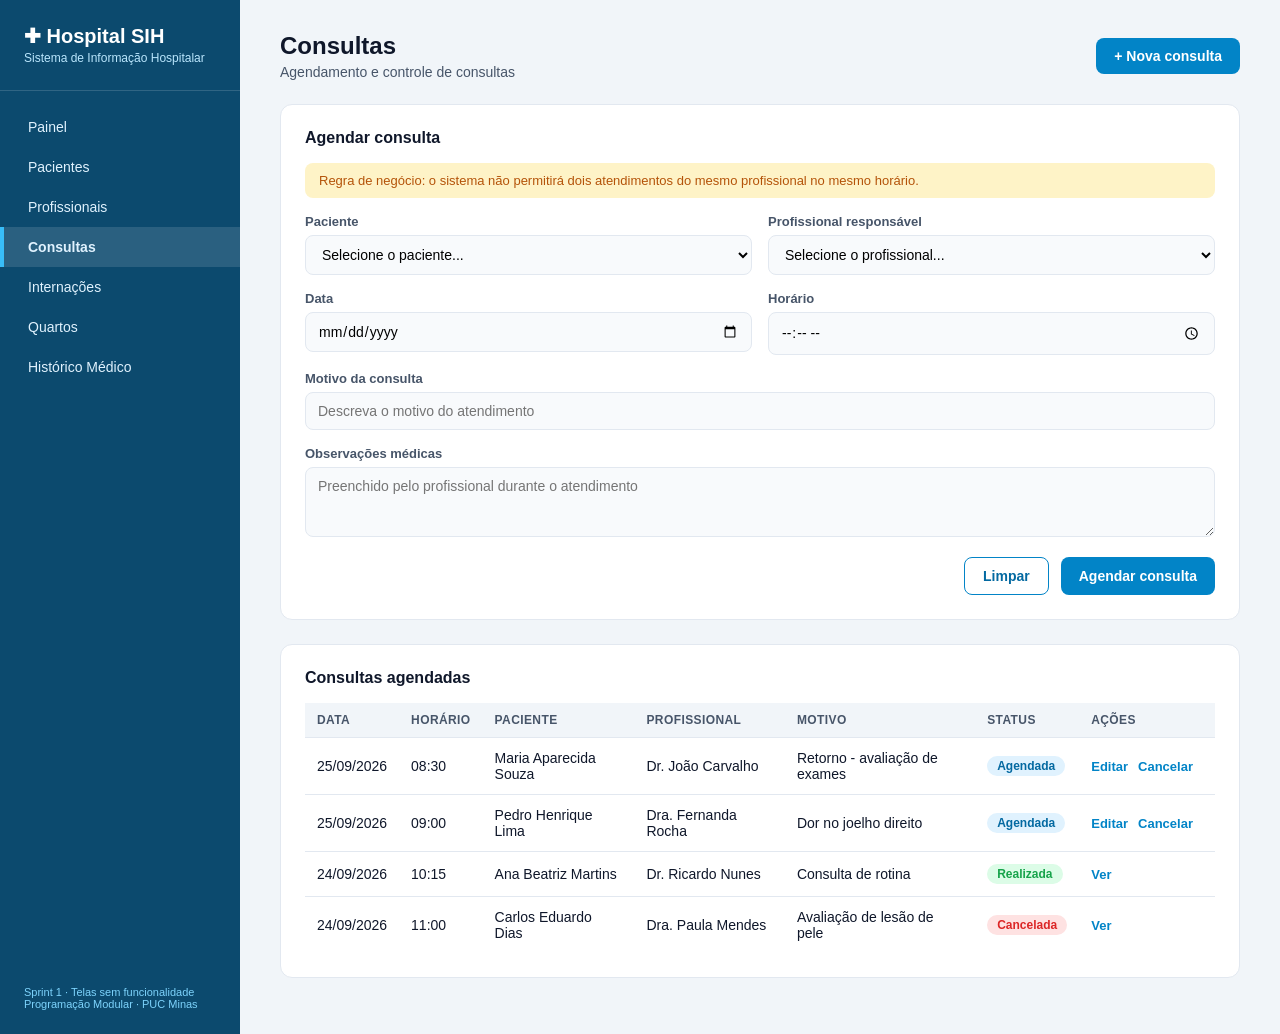
==== front-end/consultas.html @ d89af197 "Add files via upload" ====
<!DOCTYPE html>
<html lang="pt-BR">
<head>
  <meta charset="UTF-8">
  <meta name="viewport" content="width=device-width, initial-scale=1.0">
  <title>Consultas - Sistema Hospitalar</title>
  <link rel="stylesheet" href="css/style.css">
</head>
<body>
  <aside class="sidebar">
    <div class="logo">
      <h1>&#10010; Hospital SIH</h1>
      <span>Sistema de Informação Hospitalar</span>
    </div>
    <nav>
      <a href="index.html">Painel</a>
      <a href="pacientes.html">Pacientes</a>
      <a href="profissionais.html">Profissionais</a>
      <a href="consultas.html" class="ativo">Consultas</a>
      <a href="internacoes.html">Internações</a>
      <a href="quartos.html">Quartos</a>
      <a href="historico.html">Histórico Médico</a>
    </nav>
    <div class="rodape">Sprint 1 &middot; Telas sem funcionalidade<br>Programação Modular &middot; PUC Minas</div>
  </aside>
  <main class="conteudo">
    <div class="cabecalho">
      <div>
        <h2>Consultas</h2>
        <p>Agendamento e controle de consultas</p>
      </div>
      <a href="#" class="botao">+ Nova consulta</a>
    </div>
    <div class="painel">
      <h3>Agendar consulta</h3>
      <div class="aviso">Regra de negócio: o sistema não permitirá dois atendimentos do mesmo profissional no mesmo horário.</div>
      <form class="formulario">
        <div class="campo"><label>Paciente</label>
          <select><option>Selecione o paciente...</option><option>Maria Aparecida Souza</option><option>Pedro Henrique Lima</option><option>Ana Beatriz Martins</option></select>
        </div>
        <div class="campo"><label>Profissional responsável</label>
          <select><option>Selecione o profissional...</option><option>Dr. João Carvalho - Cardiologia</option><option>Dra. Fernanda Rocha - Ortopedia</option><option>Dr. Ricardo Nunes - Clínica Geral</option></select>
        </div>
        <div class="campo"><label>Data</label><input type="date"></div>
        <div class="campo"><label>Horário</label><input type="time"></div>
        <div class="campo campo-cheio"><label>Motivo da consulta</label><input type="text" placeholder="Descreva o motivo do atendimento"></div>
        <div class="campo campo-cheio"><label>Observações médicas</label><textarea placeholder="Preenchido pelo profissional durante o atendimento"></textarea></div>
        <div class="acoes-formulario">
          <button type="button" class="botao secundario">Limpar</button>
          <button type="button" class="botao">Agendar consulta</button>
        </div>
      </form>
    </div>
    <div class="painel">
      <h3>Consultas agendadas</h3>
      <table>
        <tr><th>Data</th><th>Horário</th><th>Paciente</th><th>Profissional</th><th>Motivo</th><th>Status</th><th>Ações</th></tr>
        <tr><td>25/09/2026</td><td>08:30</td><td>Maria Aparecida Souza</td><td>Dr. João Carvalho</td><td>Retorno - avaliação de exames</td><td><span class="etiqueta azul">Agendada</span></td><td><a class="link-acao" href="#">Editar</a><a class="link-acao" href="#">Cancelar</a></td></tr>
        <tr><td>25/09/2026</td><td>09:00</td><td>Pedro Henrique Lima</td><td>Dra. Fernanda Rocha</td><td>Dor no joelho direito</td><td><span class="etiqueta azul">Agendada</span></td><td><a class="link-acao" href="#">Editar</a><a class="link-acao" href="#">Cancelar</a></td></tr>
        <tr><td>24/09/2026</td><td>10:15</td><td>Ana Beatriz Martins</td><td>Dr. Ricardo Nunes</td><td>Consulta de rotina</td><td><span class="etiqueta verde">Realizada</span></td><td><a class="link-acao" href="#">Ver</a></td></tr>
        <tr><td>24/09/2026</td><td>11:00</td><td>Carlos Eduardo Dias</td><td>Dra. Paula Mendes</td><td>Avaliação de lesão de pele</td><td><span class="etiqueta vermelha">Cancelada</span></td><td><a class="link-acao" href="#">Ver</a></td></tr>
      </table>
    </div>
  </main>
</body>
</html>
---- front-end/css/style.css ----
/* Sistema de Informação Hospitalar - Sprint 1 (telas sem funcionalidade) */
:root {
  --azul-900: #0c4a6e;
  --azul-700: #0369a1;
  --azul-600: #0284c7;
  --azul-100: #e0f2fe;
  --cinza-900: #0f172a;
  --cinza-600: #475569;
  --cinza-400: #94a3b8;
  --cinza-200: #e2e8f0;
  --cinza-100: #f1f5f9;
  --cinza-50: #f8fafc;
  --verde-600: #16a34a;
  --verde-100: #dcfce7;
  --vermelho-600: #dc2626;
  --vermelho-100: #fee2e2;
  --ambar-700: #b45309;
  --ambar-100: #fef3c7;
  --branco: #ffffff;
}

* { margin: 0; padding: 0; box-sizing: border-box; }

body {
  font-family: "Segoe UI", Roboto, Arial, sans-serif;
  background: var(--cinza-100);
  color: var(--cinza-900);
  display: flex;
  min-height: 100vh;
}

/* ---------------- Menu lateral ---------------- */
.sidebar {
  width: 240px;
  background: var(--azul-900);
  color: var(--branco);
  padding: 24px 0;
  flex-shrink: 0;
  display: flex;
  flex-direction: column;
}

.sidebar .logo {
  padding: 0 24px 24px;
  border-bottom: 1px solid rgba(255, 255, 255, 0.15);
}

.sidebar .logo h1 { font-size: 20px; }
.sidebar .logo span { font-size: 12px; color: #bae6fd; }

.sidebar nav { margin-top: 16px; }

.sidebar nav a {
  display: block;
  padding: 12px 24px;
  color: #e0f2fe;
  text-decoration: none;
  font-size: 14px;
  border-left: 4px solid transparent;
}

.sidebar nav a:hover { background: rgba(255, 255, 255, 0.08); }

.sidebar nav a.ativo {
  background: rgba(255, 255, 255, 0.12);
  border-left-color: #38bdf8;
  font-weight: 600;
}

.sidebar .rodape {
  margin-top: auto;
  padding: 16px 24px 0;
  font-size: 11px;
  color: #7dd3fc;
}

/* ---------------- Conteúdo ---------------- */
.conteudo { flex: 1; padding: 32px 40px; max-width: 1200px; }

.cabecalho { display: flex; justify-content: space-between; align-items: center; margin-bottom: 24px; }
.cabecalho h2 { font-size: 24px; }
.cabecalho p { color: var(--cinza-600); font-size: 14px; margin-top: 4px; }

.botao {
  display: inline-block;
  background: var(--azul-600);
  color: var(--branco);
  border: none;
  padding: 10px 18px;
  border-radius: 8px;
  font-size: 14px;
  font-weight: 600;
  cursor: pointer;
  text-decoration: none;
}

.botao:hover { background: var(--azul-700); }
.botao.secundario { background: var(--branco); color: var(--azul-700); border: 1px solid var(--azul-600); }
.botao.perigo { background: var(--branco); color: var(--vermelho-600); border: 1px solid var(--vermelho-600); }

/* ---------------- Cards do painel ---------------- */
.cards { display: grid; grid-template-columns: repeat(4, 1fr); gap: 16px; margin-bottom: 32px; }

.card {
  background: var(--branco);
  border: 1px solid var(--cinza-200);
  border-radius: 12px;
  padding: 20px;
}

.card .valor { font-size: 30px; font-weight: 700; color: var(--azul-700); }
.card .rotulo { font-size: 13px; color: var(--cinza-600); margin-top: 4px; }

/* ---------------- Painéis e formulários ---------------- */
.painel {
  background: var(--branco);
  border: 1px solid var(--cinza-200);
  border-radius: 12px;
  padding: 24px;
  margin-bottom: 24px;
}

.painel h3 { font-size: 16px; margin-bottom: 16px; }

.formulario { display: grid; grid-template-columns: repeat(2, 1fr); gap: 16px; }
.formulario .campo-cheio { grid-column: 1 / -1; }

.campo label { display: block; font-size: 13px; font-weight: 600; margin-bottom: 6px; color: var(--cinza-600); }

.campo input, .campo select, .campo textarea {
  width: 100%;
  padding: 10px 12px;
  border: 1px solid var(--cinza-200);
  border-radius: 8px;
  font-size: 14px;
  font-family: inherit;
  background: var(--cinza-50);
}

.campo textarea { resize: vertical; min-height: 70px; }

.acoes-formulario { grid-column: 1 / -1; display: flex; gap: 12px; justify-content: flex-end; }

/* ---------------- Tabelas ---------------- */
table { width: 100%; border-collapse: collapse; font-size: 14px; }

th {
  text-align: left;
  padding: 10px 12px;
  background: var(--cinza-100);
  color: var(--cinza-600);
  font-size: 12px;
  text-transform: uppercase;
  letter-spacing: 0.4px;
}

td { padding: 12px; border-top: 1px solid var(--cinza-200); }

.etiqueta {
  display: inline-block;
  padding: 3px 10px;
  border-radius: 999px;
  font-size: 12px;
  font-weight: 600;
}

.etiqueta.verde { background: var(--verde-100); color: var(--verde-600); }
.etiqueta.vermelha { background: var(--vermelho-100); color: var(--vermelho-600); }
.etiqueta.ambar { background: var(--ambar-100); color: var(--ambar-700); }
.etiqueta.azul { background: var(--azul-100); color: var(--azul-700); }

.link-acao { color: var(--azul-600); text-decoration: none; font-weight: 600; font-size: 13px; margin-right: 10px; }

/* ---------------- Grade de quartos ---------------- */
.grade-quartos { display: grid; grid-template-columns: repeat(4, 1fr); gap: 16px; }

.quarto {
  background: var(--branco);
  border: 1px solid var(--cinza-200);
  border-left: 6px solid var(--verde-600);
  border-radius: 10px;
  padding: 16px;
}

.quarto.ocupado { border-left-color: var(--vermelho-600); }
.quarto h4 { font-size: 15px; margin-bottom: 6px; }
.quarto p { font-size: 13px; color: var(--cinza-600); margin: 2px 0; }

/* ---------------- Linha do tempo (histórico) ---------------- */
.linha-tempo { list-style: none; border-left: 3px solid var(--azul-100); margin-left: 8px; padding-left: 24px; }

.linha-tempo li { position: relative; padding-bottom: 20px; }

.linha-tempo li::before {
  content: "";
  position: absolute;
  left: -33px;
  top: 4px;
  width: 14px;
  height: 14px;
  border-radius: 50%;
  background: var(--azul-600);
  border: 3px solid var(--azul-100);
}

.linha-tempo .data { font-size: 12px; color: var(--cinza-600); font-weight: 600; }
.linha-tempo .titulo { font-weight: 600; margin: 2px 0; }
.linha-tempo .descricao { font-size: 13px; color: var(--cinza-600); }

.aviso {
  background: var(--ambar-100);
  color: var(--ambar-700);
  border-radius: 8px;
  padding: 10px 14px;
  font-size: 13px;
  margin-bottom: 16px;
}
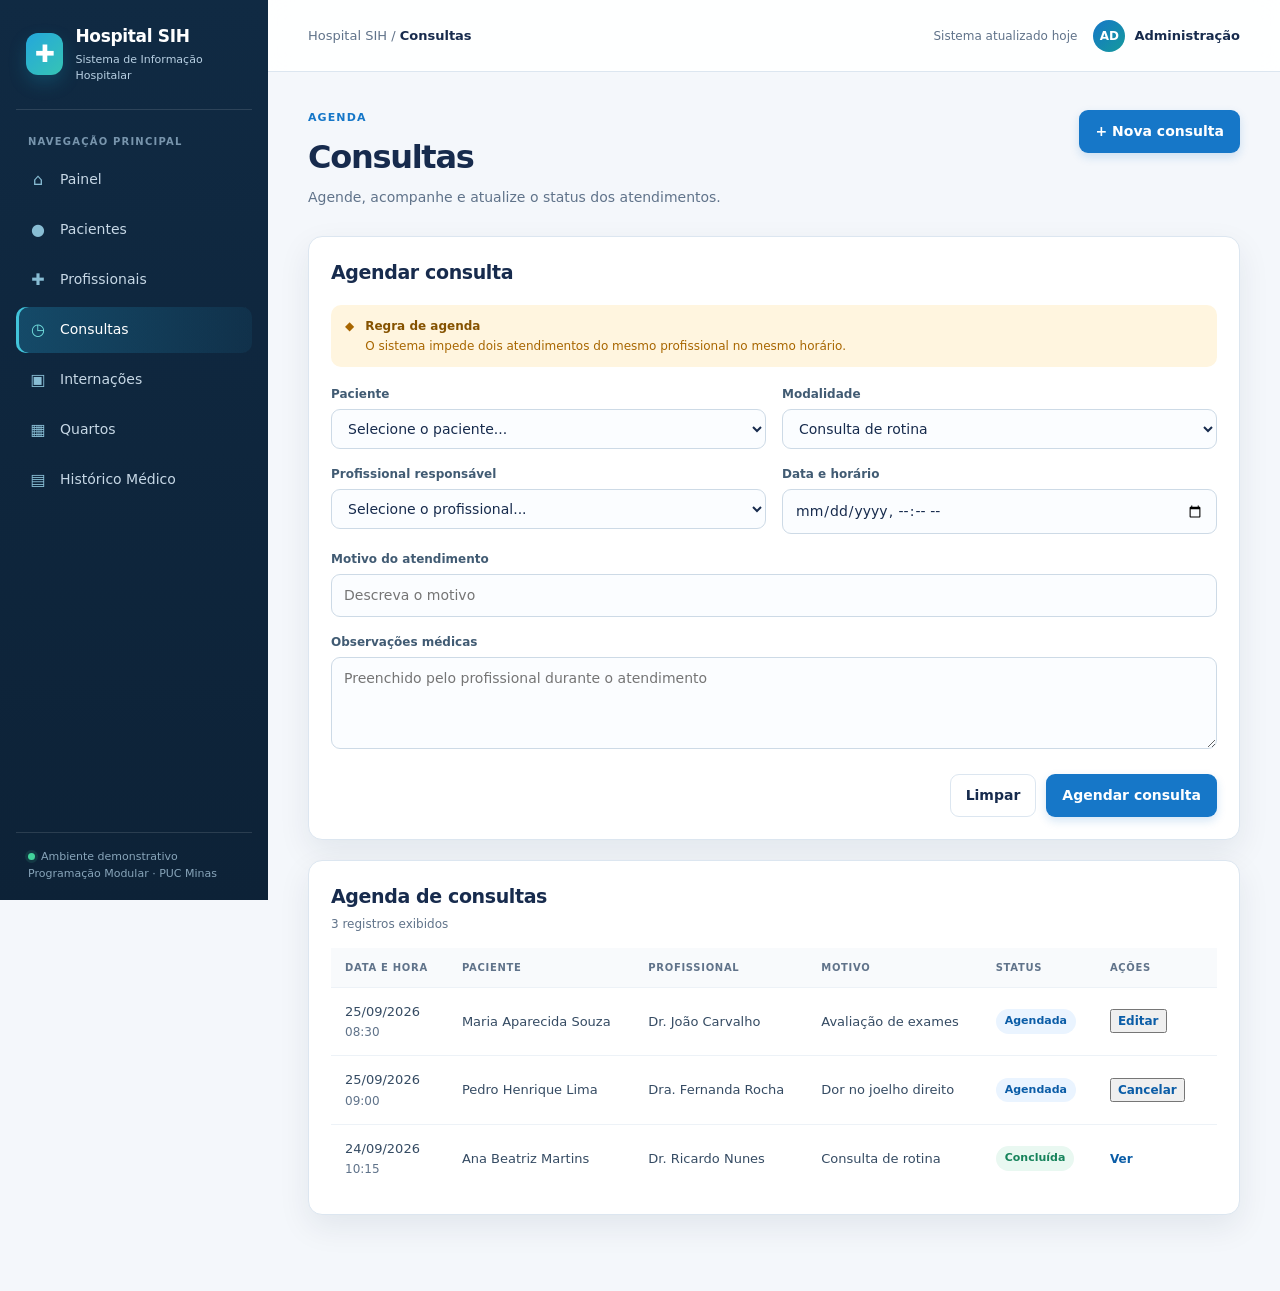
==== commit f05fac5b: "Sprint 2 - Implementacao da API REST e regras de negocio" ====
--- a/front-end/consultas.html
+++ b/front-end/consultas.html
@@ -1,66 +1,26 @@
 <!DOCTYPE html>
 <html lang="pt-BR">
 <head>
-  <meta charset="UTF-8">
-  <meta name="viewport" content="width=device-width, initial-scale=1.0">
-  <title>Consultas - Sistema Hospitalar</title>
+  <meta charset="UTF-8"><meta name="viewport" content="width=device-width, initial-scale=1.0">
+  <meta name="description" content="Hospital SIH — Sistema de Informação Hospitalar">
+  <title>Consultas | Hospital SIH</title>
   <link rel="stylesheet" href="css/style.css">
 </head>
 <body>
+<div class="app-shell">
   <aside class="sidebar">
-    <div class="logo">
-      <h1>&#10010; Hospital SIH</h1>
-      <span>Sistema de Informação Hospitalar</span>
-    </div>
-    <nav>
-      <a href="index.html">Painel</a>
-      <a href="pacientes.html">Pacientes</a>
-      <a href="profissionais.html">Profissionais</a>
-      <a href="consultas.html" class="ativo">Consultas</a>
-      <a href="internacoes.html">Internações</a>
-      <a href="quartos.html">Quartos</a>
-      <a href="historico.html">Histórico Médico</a>
-    </nav>
-    <div class="rodape">Sprint 1 &middot; Telas sem funcionalidade<br>Programação Modular &middot; PUC Minas</div>
+    <div class="brand"><div class="brand-mark">✚</div><div><div class="brand-title">Hospital SIH</div><div class="brand-subtitle">Sistema de Informação Hospitalar</div></div></div>
+    <div class="sidebar-section">Navegação principal</div><nav class="nav-list" aria-label="Navegação principal"><a class="nav-link " href="index.html" aria-current="false"><span class="nav-icon">⌂</span><span>Painel</span></a><a class="nav-link " href="pacientes.html" aria-current="false"><span class="nav-icon">●</span><span>Pacientes</span></a><a class="nav-link " href="profissionais.html" aria-current="false"><span class="nav-icon">✚</span><span>Profissionais</span></a><a class="nav-link active" href="consultas.html" aria-current="page"><span class="nav-icon">◷</span><span>Consultas</span></a><a class="nav-link " href="internacoes.html" aria-current="false"><span class="nav-icon">▣</span><span>Internações</span></a><a class="nav-link " href="quartos.html" aria-current="false"><span class="nav-icon">▦</span><span>Quartos</span></a><a class="nav-link " href="historico.html" aria-current="false"><span class="nav-icon">▤</span><span>Histórico Médico</span></a></nav>
+    <div class="sidebar-footer"><span class="status-dot"></span>Ambiente demonstrativo<br><span>Programação Modular · PUC Minas</span></div>
   </aside>
-  <main class="conteudo">
-    <div class="cabecalho">
-      <div>
-        <h2>Consultas</h2>
-        <p>Agendamento e controle de consultas</p>
-      </div>
-      <a href="#" class="botao">+ Nova consulta</a>
-    </div>
-    <div class="painel">
-      <h3>Agendar consulta</h3>
-      <div class="aviso">Regra de negócio: o sistema não permitirá dois atendimentos do mesmo profissional no mesmo horário.</div>
-      <form class="formulario">
-        <div class="campo"><label>Paciente</label>
-          <select><option>Selecione o paciente...</option><option>Maria Aparecida Souza</option><option>Pedro Henrique Lima</option><option>Ana Beatriz Martins</option></select>
-        </div>
-        <div class="campo"><label>Profissional responsável</label>
-          <select><option>Selecione o profissional...</option><option>Dr. João Carvalho - Cardiologia</option><option>Dra. Fernanda Rocha - Ortopedia</option><option>Dr. Ricardo Nunes - Clínica Geral</option></select>
-        </div>
-        <div class="campo"><label>Data</label><input type="date"></div>
-        <div class="campo"><label>Horário</label><input type="time"></div>
-        <div class="campo campo-cheio"><label>Motivo da consulta</label><input type="text" placeholder="Descreva o motivo do atendimento"></div>
-        <div class="campo campo-cheio"><label>Observações médicas</label><textarea placeholder="Preenchido pelo profissional durante o atendimento"></textarea></div>
-        <div class="acoes-formulario">
-          <button type="button" class="botao secundario">Limpar</button>
-          <button type="button" class="botao">Agendar consulta</button>
-        </div>
-      </form>
-    </div>
-    <div class="painel">
-      <h3>Consultas agendadas</h3>
-      <table>
-        <tr><th>Data</th><th>Horário</th><th>Paciente</th><th>Profissional</th><th>Motivo</th><th>Status</th><th>Ações</th></tr>
-        <tr><td>25/09/2026</td><td>08:30</td><td>Maria Aparecida Souza</td><td>Dr. João Carvalho</td><td>Retorno - avaliação de exames</td><td><span class="etiqueta azul">Agendada</span></td><td><a class="link-acao" href="#">Editar</a><a class="link-acao" href="#">Cancelar</a></td></tr>
-        <tr><td>25/09/2026</td><td>09:00</td><td>Pedro Henrique Lima</td><td>Dra. Fernanda Rocha</td><td>Dor no joelho direito</td><td><span class="etiqueta azul">Agendada</span></td><td><a class="link-acao" href="#">Editar</a><a class="link-acao" href="#">Cancelar</a></td></tr>
-        <tr><td>24/09/2026</td><td>10:15</td><td>Ana Beatriz Martins</td><td>Dr. Ricardo Nunes</td><td>Consulta de rotina</td><td><span class="etiqueta verde">Realizada</span></td><td><a class="link-acao" href="#">Ver</a></td></tr>
-        <tr><td>24/09/2026</td><td>11:00</td><td>Carlos Eduardo Dias</td><td>Dra. Paula Mendes</td><td>Avaliação de lesão de pele</td><td><span class="etiqueta vermelha">Cancelada</span></td><td><a class="link-acao" href="#">Ver</a></td></tr>
-      </table>
-    </div>
-  </main>
-</body>
-</html>
+  <div class="main">
+    <header class="topbar"><div class="breadcrumb">Hospital SIH <span aria-hidden="true">/</span> <strong>Consultas</strong></div><div class="topbar-right"><span class="date-label">Sistema atualizado hoje</span><span class="user-chip"><span class="avatar">AD</span> Administração</span></div></header>
+    <main class="content">
+      <div class="page-heading"><div><div class="eyebrow">AGENDA</div><h1>Consultas</h1><p class="subtitle">Agende, acompanhe e atualize o status dos atendimentos.</p></div><button class="button" type="button" data-action="demo" data-message="O formulário de agendamento está disponível abaixo.">+ Nova consulta</button></div>
+      <section class="panel"><div class="panel-header"><div><h2>Agendar consulta</h2></div></div><div class="panel-body"><div class="callout"><span>◆</span><div><strong>Regra de agenda</strong>O sistema impede dois atendimentos do mesmo profissional no mesmo horário.</div></div><form class="form-grid" data-demo-form><div class="form-field "><label>Paciente</label><select><option>Selecione o paciente...</option><option>Maria Aparecida Souza</option><option>Pedro Henrique Lima</option><option>Ana Beatriz Martins</option></select></div><div class="form-field "><label>Modalidade</label><select><option>Consulta de rotina</option><option>Consulta especializada</option><option>Atendimento de emergência</option><option>Procedimento cirúrgico</option></select></div><div class="form-field "><label>Profissional responsável</label><select><option>Selecione o profissional...</option><option>Dr. João Carvalho — Cardiologia</option><option>Dra. Fernanda Rocha — Ortopedia</option><option>Dr. Ricardo Nunes — Clínica geral</option></select></div><div class="form-field "><label>Data e horário</label><input type="datetime-local" placeholder="" required></div><div class="form-field full"><label>Motivo do atendimento</label><input type="text" placeholder="Descreva o motivo" required></div><div class="form-field full"><label>Observações médicas</label><textarea placeholder="Preenchido pelo profissional durante o atendimento"></textarea></div><div class="form-actions"><button type="button" class="button secondary" data-action="clear">Limpar</button><button type="submit" class="button">Agendar consulta</button></div></form></div></section><section class="panel"><div class="panel-header"><div><h2>Agenda de consultas</h2><p>3 registros exibidos</p></div></div><div class="panel-body"><div class="table-wrap"><table><thead><tr><th>Data e hora</th><th>Paciente</th><th>Profissional</th><th>Motivo</th><th>Status</th><th>Ações</th></tr></thead><tbody><tr><td>25/09/2026<span class="secondary-cell">08:30</span></td><td>Maria Aparecida Souza</td><td>Dr. João Carvalho</td><td>Avaliação de exames</td><td><span class="badge blue">Agendada</span></td><td><button class="action-link" data-action="demo" data-message="A consulta está pronta para edição." type="button">Editar</button></td></tr><tr><td>25/09/2026<span class="secondary-cell">09:00</span></td><td>Pedro Henrique Lima</td><td>Dra. Fernanda Rocha</td><td>Dor no joelho direito</td><td><span class="badge blue">Agendada</span></td><td><button class="action-link" data-action="demo" data-message="A consulta foi marcada para cancelamento." type="button">Cancelar</button></td></tr><tr><td>24/09/2026<span class="secondary-cell">10:15</span></td><td>Ana Beatriz Martins</td><td>Dr. Ricardo Nunes</td><td>Consulta de rotina</td><td><span class="badge green">Concluída</span></td><td><a class="action-link" href="historico.html">Ver</a></td></tr></tbody></table></div></div></section>
+    </main>
+  </div>
+</div>
+<div class="toast" role="status" aria-live="polite"></div>
+<script src="js-app.js"></script>
+</body></html>
--- a/front-end/css/style.css
+++ b/front-end/css/style.css
@@ -1,217 +1,121 @@
-/* Sistema de Informação Hospitalar - Sprint 1 (telas sem funcionalidade) */
 :root {
-  --azul-900: #0c4a6e;
-  --azul-700: #0369a1;
-  --azul-600: #0284c7;
-  --azul-100: #e0f2fe;
-  --cinza-900: #0f172a;
-  --cinza-600: #475569;
-  --cinza-400: #94a3b8;
-  --cinza-200: #e2e8f0;
-  --cinza-100: #f1f5f9;
-  --cinza-50: #f8fafc;
-  --verde-600: #16a34a;
-  --verde-100: #dcfce7;
-  --vermelho-600: #dc2626;
-  --vermelho-100: #fee2e2;
-  --ambar-700: #b45309;
-  --ambar-100: #fef3c7;
-  --branco: #ffffff;
+  --navy: #102a43;
+  --navy-2: #173f5f;
+  --blue: #1677c8;
+  --blue-dark: #0b5da7;
+  --blue-soft: #eaf4ff;
+  --teal: #159a9c;
+  --ink: #172b4d;
+  --muted: #60738a;
+  --line: #dce6f0;
+  --surface: #ffffff;
+  --canvas: #f4f7fb;
+  --success: #16835b;
+  --success-soft: #e9f8f1;
+  --warning: #a86600;
+  --warning-soft: #fff5df;
+  --danger: #c23b4a;
+  --danger-soft: #fff0f2;
+  --shadow: 0 12px 32px rgba(16, 42, 67, .08);
+  --radius: 14px;
 }
-
-* { margin: 0; padding: 0; box-sizing: border-box; }
-
-body {
-  font-family: "Segoe UI", Roboto, Arial, sans-serif;
-  background: var(--cinza-100);
-  color: var(--cinza-900);
-  display: flex;
-  min-height: 100vh;
-}
-
-/* ---------------- Menu lateral ---------------- */
-.sidebar {
-  width: 240px;
-  background: var(--azul-900);
-  color: var(--branco);
-  padding: 24px 0;
-  flex-shrink: 0;
-  display: flex;
-  flex-direction: column;
-}
-
-.sidebar .logo {
-  padding: 0 24px 24px;
-  border-bottom: 1px solid rgba(255, 255, 255, 0.15);
-}
-
-.sidebar .logo h1 { font-size: 20px; }
-.sidebar .logo span { font-size: 12px; color: #bae6fd; }
-
-.sidebar nav { margin-top: 16px; }
-
-.sidebar nav a {
-  display: block;
-  padding: 12px 24px;
-  color: #e0f2fe;
-  text-decoration: none;
-  font-size: 14px;
-  border-left: 4px solid transparent;
-}
-
-.sidebar nav a:hover { background: rgba(255, 255, 255, 0.08); }
-
-.sidebar nav a.ativo {
-  background: rgba(255, 255, 255, 0.12);
-  border-left-color: #38bdf8;
-  font-weight: 600;
-}
-
-.sidebar .rodape {
-  margin-top: auto;
-  padding: 16px 24px 0;
-  font-size: 11px;
-  color: #7dd3fc;
-}
-
-/* ---------------- Conteúdo ---------------- */
-.conteudo { flex: 1; padding: 32px 40px; max-width: 1200px; }
-
-.cabecalho { display: flex; justify-content: space-between; align-items: center; margin-bottom: 24px; }
-.cabecalho h2 { font-size: 24px; }
-.cabecalho p { color: var(--cinza-600); font-size: 14px; margin-top: 4px; }
-
-.botao {
-  display: inline-block;
-  background: var(--azul-600);
-  color: var(--branco);
-  border: none;
-  padding: 10px 18px;
-  border-radius: 8px;
-  font-size: 14px;
-  font-weight: 600;
-  cursor: pointer;
-  text-decoration: none;
-}
-
-.botao:hover { background: var(--azul-700); }
-.botao.secundario { background: var(--branco); color: var(--azul-700); border: 1px solid var(--azul-600); }
-.botao.perigo { background: var(--branco); color: var(--vermelho-600); border: 1px solid var(--vermelho-600); }
-
-/* ---------------- Cards do painel ---------------- */
-.cards { display: grid; grid-template-columns: repeat(4, 1fr); gap: 16px; margin-bottom: 32px; }
-
-.card {
-  background: var(--branco);
-  border: 1px solid var(--cinza-200);
-  border-radius: 12px;
-  padding: 20px;
-}
-
-.card .valor { font-size: 30px; font-weight: 700; color: var(--azul-700); }
-.card .rotulo { font-size: 13px; color: var(--cinza-600); margin-top: 4px; }
-
-/* ---------------- Painéis e formulários ---------------- */
-.painel {
-  background: var(--branco);
-  border: 1px solid var(--cinza-200);
-  border-radius: 12px;
-  padding: 24px;
-  margin-bottom: 24px;
-}
-
-.painel h3 { font-size: 16px; margin-bottom: 16px; }
-
-.formulario { display: grid; grid-template-columns: repeat(2, 1fr); gap: 16px; }
-.formulario .campo-cheio { grid-column: 1 / -1; }
-
-.campo label { display: block; font-size: 13px; font-weight: 600; margin-bottom: 6px; color: var(--cinza-600); }
-
-.campo input, .campo select, .campo textarea {
-  width: 100%;
-  padding: 10px 12px;
-  border: 1px solid var(--cinza-200);
-  border-radius: 8px;
-  font-size: 14px;
-  font-family: inherit;
-  background: var(--cinza-50);
-}
-
-.campo textarea { resize: vertical; min-height: 70px; }
-
-.acoes-formulario { grid-column: 1 / -1; display: flex; gap: 12px; justify-content: flex-end; }
-
-/* ---------------- Tabelas ---------------- */
-table { width: 100%; border-collapse: collapse; font-size: 14px; }
-
-th {
-  text-align: left;
-  padding: 10px 12px;
-  background: var(--cinza-100);
-  color: var(--cinza-600);
-  font-size: 12px;
-  text-transform: uppercase;
-  letter-spacing: 0.4px;
-}
-
-td { padding: 12px; border-top: 1px solid var(--cinza-200); }
-
-.etiqueta {
-  display: inline-block;
-  padding: 3px 10px;
-  border-radius: 999px;
-  font-size: 12px;
-  font-weight: 600;
-}
-
-.etiqueta.verde { background: var(--verde-100); color: var(--verde-600); }
-.etiqueta.vermelha { background: var(--vermelho-100); color: var(--vermelho-600); }
-.etiqueta.ambar { background: var(--ambar-100); color: var(--ambar-700); }
-.etiqueta.azul { background: var(--azul-100); color: var(--azul-700); }
-
-.link-acao { color: var(--azul-600); text-decoration: none; font-weight: 600; font-size: 13px; margin-right: 10px; }
-
-/* ---------------- Grade de quartos ---------------- */
-.grade-quartos { display: grid; grid-template-columns: repeat(4, 1fr); gap: 16px; }
-
-.quarto {
-  background: var(--branco);
-  border: 1px solid var(--cinza-200);
-  border-left: 6px solid var(--verde-600);
-  border-radius: 10px;
-  padding: 16px;
-}
-
-.quarto.ocupado { border-left-color: var(--vermelho-600); }
-.quarto h4 { font-size: 15px; margin-bottom: 6px; }
-.quarto p { font-size: 13px; color: var(--cinza-600); margin: 2px 0; }
-
-/* ---------------- Linha do tempo (histórico) ---------------- */
-.linha-tempo { list-style: none; border-left: 3px solid var(--azul-100); margin-left: 8px; padding-left: 24px; }
-
-.linha-tempo li { position: relative; padding-bottom: 20px; }
-
-.linha-tempo li::before {
-  content: "";
-  position: absolute;
-  left: -33px;
-  top: 4px;
-  width: 14px;
-  height: 14px;
-  border-radius: 50%;
-  background: var(--azul-600);
-  border: 3px solid var(--azul-100);
-}
-
-.linha-tempo .data { font-size: 12px; color: var(--cinza-600); font-weight: 600; }
-.linha-tempo .titulo { font-weight: 600; margin: 2px 0; }
-.linha-tempo .descricao { font-size: 13px; color: var(--cinza-600); }
-
-.aviso {
-  background: var(--ambar-100);
-  color: var(--ambar-700);
-  border-radius: 8px;
-  padding: 10px 14px;
-  font-size: 13px;
-  margin-bottom: 16px;
-}
+* { box-sizing: border-box; }
+html { scroll-behavior: smooth; }
+body { margin: 0; min-height: 100vh; background: var(--canvas); color: var(--ink); font-family: Inter, ui-sans-serif, system-ui, -apple-system, BlinkMacSystemFont, "Segoe UI", sans-serif; font-size: 14px; line-height: 1.5; }
+a { color: inherit; }
+button, input, select, textarea { font: inherit; }
+button { cursor: pointer; }
+.app-shell { display: flex; min-height: 100vh; }
+.sidebar { width: 268px; flex: 0 0 268px; background: linear-gradient(180deg, var(--navy) 0%, #0d2237 100%); color: #fff; display: flex; flex-direction: column; padding: 24px 16px 18px; position: sticky; top: 0; height: 100vh; }
+.brand { display: flex; align-items: center; gap: 12px; padding: 0 10px 24px; border-bottom: 1px solid rgba(255,255,255,.12); }
+.brand-mark { width: 42px; height: 42px; border-radius: 12px; background: linear-gradient(135deg, #24a7dc, #36c4b4); display: grid; place-items: center; font-size: 24px; font-weight: 800; box-shadow: 0 8px 18px rgba(23, 165, 202, .22); }
+.brand-title { font-size: 17px; font-weight: 800; letter-spacing: -.02em; }
+.brand-subtitle { color: #b8d0e3; font-size: 11px; margin-top: 2px; }
+.sidebar-section { color: #7895ad; text-transform: uppercase; letter-spacing: .12em; font-size: 10px; font-weight: 800; padding: 24px 12px 8px; }
+.nav-list { display: grid; gap: 4px; }
+.nav-link { color: #c7d8e6; text-decoration: none; display: flex; align-items: center; gap: 12px; padding: 11px 12px; border-radius: 10px; transition: .2s ease; }
+.nav-link:hover { background: rgba(255,255,255,.08); color: #fff; transform: translateX(2px); }
+.nav-link.active { background: linear-gradient(90deg, rgba(35,166,214,.28), rgba(35,166,214,.08)); color: #fff; box-shadow: inset 3px 0 0 #42c4da; }
+.nav-icon { width: 20px; text-align: center; color: #88bdd4; font-size: 16px; }
+.nav-link.active .nav-icon { color: #73e0df; }
+.sidebar-footer { margin-top: auto; padding: 16px 12px 0; border-top: 1px solid rgba(255,255,255,.12); color: #88a5ba; font-size: 11px; }
+.status-dot { display: inline-block; width: 7px; height: 7px; border-radius: 50%; background: #42d39b; margin-right: 6px; box-shadow: 0 0 0 3px rgba(66,211,155,.12); }
+.main { flex: 1; min-width: 0; }
+.topbar { height: 72px; background: rgba(255,255,255,.9); border-bottom: 1px solid var(--line); display: flex; align-items: center; justify-content: space-between; padding: 0 40px; position: sticky; top: 0; z-index: 5; backdrop-filter: blur(12px); }
+.breadcrumb { color: var(--muted); font-size: 13px; }
+.breadcrumb strong { color: var(--ink); font-weight: 700; }
+.topbar-right { display: flex; align-items: center; gap: 16px; }
+.date-label { color: var(--muted); font-size: 12px; }
+.user-chip { display: flex; align-items: center; gap: 9px; color: var(--ink); font-weight: 700; font-size: 13px; }
+.avatar { width: 32px; height: 32px; border-radius: 50%; display: grid; place-items: center; color: #fff; background: linear-gradient(135deg, var(--blue), var(--teal)); font-size: 12px; font-weight: 800; }
+.content { width: min(1440px, 100%); padding: 38px 40px 56px; }
+.page-heading { display: flex; justify-content: space-between; align-items: flex-start; gap: 20px; margin-bottom: 28px; }
+.eyebrow { color: var(--blue); text-transform: uppercase; letter-spacing: .1em; font-size: 11px; font-weight: 800; margin-bottom: 6px; }
+h1, h2, h3, h4, p { margin-top: 0; }
+h1 { font-size: clamp(25px, 3vw, 32px); letter-spacing: -.04em; margin-bottom: 6px; }
+h2 { font-size: 19px; letter-spacing: -.02em; margin-bottom: 4px; }
+h3 { font-size: 16px; margin-bottom: 3px; }
+.subtitle { color: var(--muted); margin-bottom: 0; }
+.button { display: inline-flex; align-items: center; justify-content: center; gap: 8px; border: 1px solid transparent; border-radius: 9px; background: var(--blue); color: #fff; font-weight: 750; text-decoration: none; padding: 10px 15px; min-height: 40px; transition: .2s ease; box-shadow: 0 4px 10px rgba(22,119,200,.18); }
+.button:hover { background: var(--blue-dark); transform: translateY(-1px); }
+.button.secondary { background: #fff; color: var(--ink); border-color: var(--line); box-shadow: none; }
+.button.secondary:hover { border-color: #b6c8d8; background: #f9fbfd; }
+.button.danger { color: var(--danger); background: #fff; border-color: #f0c5cb; box-shadow: none; }
+.button.small { min-height: 32px; padding: 6px 10px; font-size: 12px; }
+.kpi-grid { display: grid; grid-template-columns: repeat(4, minmax(0, 1fr)); gap: 16px; margin-bottom: 24px; }
+.kpi { background: var(--surface); border: 1px solid var(--line); border-radius: var(--radius); padding: 19px; box-shadow: var(--shadow); position: relative; overflow: hidden; }
+.kpi::after { content: ""; position: absolute; right: -15px; top: -20px; width: 80px; height: 80px; border-radius: 50%; background: var(--blue-soft); }
+.kpi-icon { position: relative; z-index: 1; color: var(--blue); font-size: 19px; margin-bottom: 13px; }
+.kpi-value { font-size: 29px; font-weight: 800; letter-spacing: -.05em; }
+.kpi-label { color: var(--muted); font-size: 12px; margin-top: 3px; }
+.kpi-trend { color: var(--success); font-size: 11px; font-weight: 700; margin-top: 9px; }
+.grid-2 { display: grid; grid-template-columns: minmax(0, 1.45fr) minmax(320px, .9fr); gap: 20px; }
+.panel { background: var(--surface); border: 1px solid var(--line); border-radius: var(--radius); box-shadow: var(--shadow); margin-bottom: 20px; overflow: hidden; }
+.panel-header { display: flex; align-items: flex-start; justify-content: space-between; gap: 16px; padding: 21px 22px 15px; }
+.panel-header p { color: var(--muted); font-size: 12px; margin: 0; }
+.panel-body { padding: 0 22px 22px; }
+.panel-header .button { flex-shrink: 0; }
+.callout { display: flex; gap: 11px; align-items: flex-start; padding: 12px 14px; border-radius: 10px; color: var(--warning); background: var(--warning-soft); font-size: 12px; margin-bottom: 18px; }
+.callout strong { display: block; color: #855200; margin-bottom: 2px; }
+.table-wrap { overflow-x: auto; }
+table { width: 100%; border-collapse: collapse; min-width: 650px; }
+th { color: var(--muted); background: #f8fafc; text-align: left; text-transform: uppercase; letter-spacing: .07em; font-size: 10px; padding: 12px 14px; white-space: nowrap; }
+td { border-top: 1px solid #edf2f7; padding: 14px; color: #354b63; font-size: 13px; vertical-align: middle; }
+tbody tr:hover { background: #fbfdff; }
+.primary-cell { color: var(--ink); font-weight: 750; }
+.secondary-cell { color: var(--muted); font-size: 12px; display: block; margin-top: 2px; }
+.form-grid { display: grid; grid-template-columns: repeat(2, minmax(0, 1fr)); gap: 16px; }
+.form-field.full { grid-column: 1 / -1; }
+.form-field label { display: block; color: #415b73; font-size: 12px; font-weight: 750; margin-bottom: 6px; }
+.form-field input, .form-field select, .form-field textarea { width: 100%; border: 1px solid #cddae6; border-radius: 9px; background: #fbfdff; color: var(--ink); padding: 10px 12px; outline: none; transition: .2s ease; }
+.form-field textarea { min-height: 92px; resize: vertical; }
+.form-field input:focus, .form-field select:focus, .form-field textarea:focus { border-color: var(--blue); box-shadow: 0 0 0 3px rgba(22,119,200,.12); background: #fff; }
+.form-actions { display: flex; justify-content: flex-end; gap: 10px; grid-column: 1 / -1; padding-top: 3px; }
+.badge { display: inline-flex; align-items: center; border-radius: 999px; padding: 4px 9px; font-size: 11px; font-weight: 800; white-space: nowrap; }
+.badge.blue { color: var(--blue-dark); background: var(--blue-soft); }
+.badge.green { color: var(--success); background: var(--success-soft); }
+.badge.amber { color: var(--warning); background: var(--warning-soft); }
+.badge.red { color: var(--danger); background: var(--danger-soft); }
+.action-link { color: var(--blue-dark); font-size: 12px; font-weight: 750; text-decoration: none; margin-right: 12px; }
+.action-link:hover { text-decoration: underline; }
+.room-grid { display: grid; grid-template-columns: repeat(3, minmax(0, 1fr)); gap: 16px; padding: 0 22px 22px; }
+.room-card { border: 1px solid var(--line); border-left: 4px solid var(--success); border-radius: 12px; padding: 16px; background: #fff; }
+.room-card.occupied { border-left-color: var(--danger); }
+.room-card.maintenance { border-left-color: var(--warning); }
+.room-card h3 { margin: 0 0 5px; }
+.room-meta { color: var(--muted); font-size: 12px; margin-bottom: 14px; }
+.progress { height: 6px; background: #eaf0f5; border-radius: 99px; overflow: hidden; margin: 8px 0 11px; }
+.progress span { display: block; height: 100%; border-radius: inherit; background: linear-gradient(90deg, var(--teal), var(--blue)); }
+.room-card.occupied .progress span { background: var(--danger); }
+.timeline { list-style: none; padding: 2px 0 0 24px; margin: 0 0 4px; border-left: 2px solid #d9ebf4; }
+.timeline li { position: relative; padding: 0 0 22px 18px; }
+.timeline li:last-child { padding-bottom: 0; }
+.timeline li::before { content: ""; position: absolute; width: 11px; height: 11px; border-radius: 50%; left: -31px; top: 4px; background: var(--teal); border: 3px solid #e8f7f7; }
+.timeline-date { color: var(--muted); font-size: 11px; font-weight: 750; }
+.timeline-title { color: var(--ink); font-weight: 800; margin: 2px 0 3px; }
+.timeline-desc { color: var(--muted); font-size: 12px; }
+.empty-state { padding: 36px 18px; text-align: center; color: var(--muted); }
+.toast { position: fixed; right: 24px; bottom: 24px; z-index: 20; background: var(--navy); color: #fff; padding: 13px 16px; border-radius: 10px; box-shadow: var(--shadow); font-size: 13px; opacity: 0; transform: translateY(12px); pointer-events: none; transition: .25s ease; }
+.toast.show { opacity: 1; transform: translateY(0); }
+@media (max-width: 1050px) { .sidebar { width: 228px; flex-basis: 228px; } .topbar, .content { padding-left: 25px; padding-right: 25px; } .kpi-grid { grid-template-columns: repeat(2, 1fr); } .grid-2 { grid-template-columns: 1fr; } }
+@media (max-width: 720px) { .app-shell { display: block; } .sidebar { width: 100%; height: auto; position: relative; padding: 13px 14px; } .brand { padding: 0 5px 13px; } .brand-mark { width: 35px; height: 35px; border-radius: 10px; } .brand-title { font-size: 15px; } .sidebar-section, .sidebar-footer { display: none; } .nav-list { grid-template-columns: repeat(3, 1fr); gap: 3px; margin-top: 10px; } .nav-link { justify-content: center; flex-direction: column; gap: 1px; padding: 7px 3px; font-size: 10px; border-radius: 8px; } .nav-icon { font-size: 14px; } .topbar { height: 55px; padding: 0 16px; } .date-label { display: none; } .user-chip { font-size: 11px; } .content { padding: 24px 15px 35px; } .page-heading { display: block; margin-bottom: 20px; } .page-heading .button { margin-top: 14px; width: 100%; } .kpi-grid { gap: 10px; } .kpi { padding: 14px; } .kpi-value { font-size: 23px; } .panel-header, .panel-body { padding-left: 15px; padding-right: 15px; } .room-grid { grid-template-columns: 1fr; padding-left: 15px; padding-right: 15px; } .form-grid { grid-template-columns: 1fr; } .form-field.full, .form-actions { grid-column: auto; } .form-actions { justify-content: stretch; } .form-actions .button { flex: 1; } .toast { left: 15px; right: 15px; bottom: 15px; } }
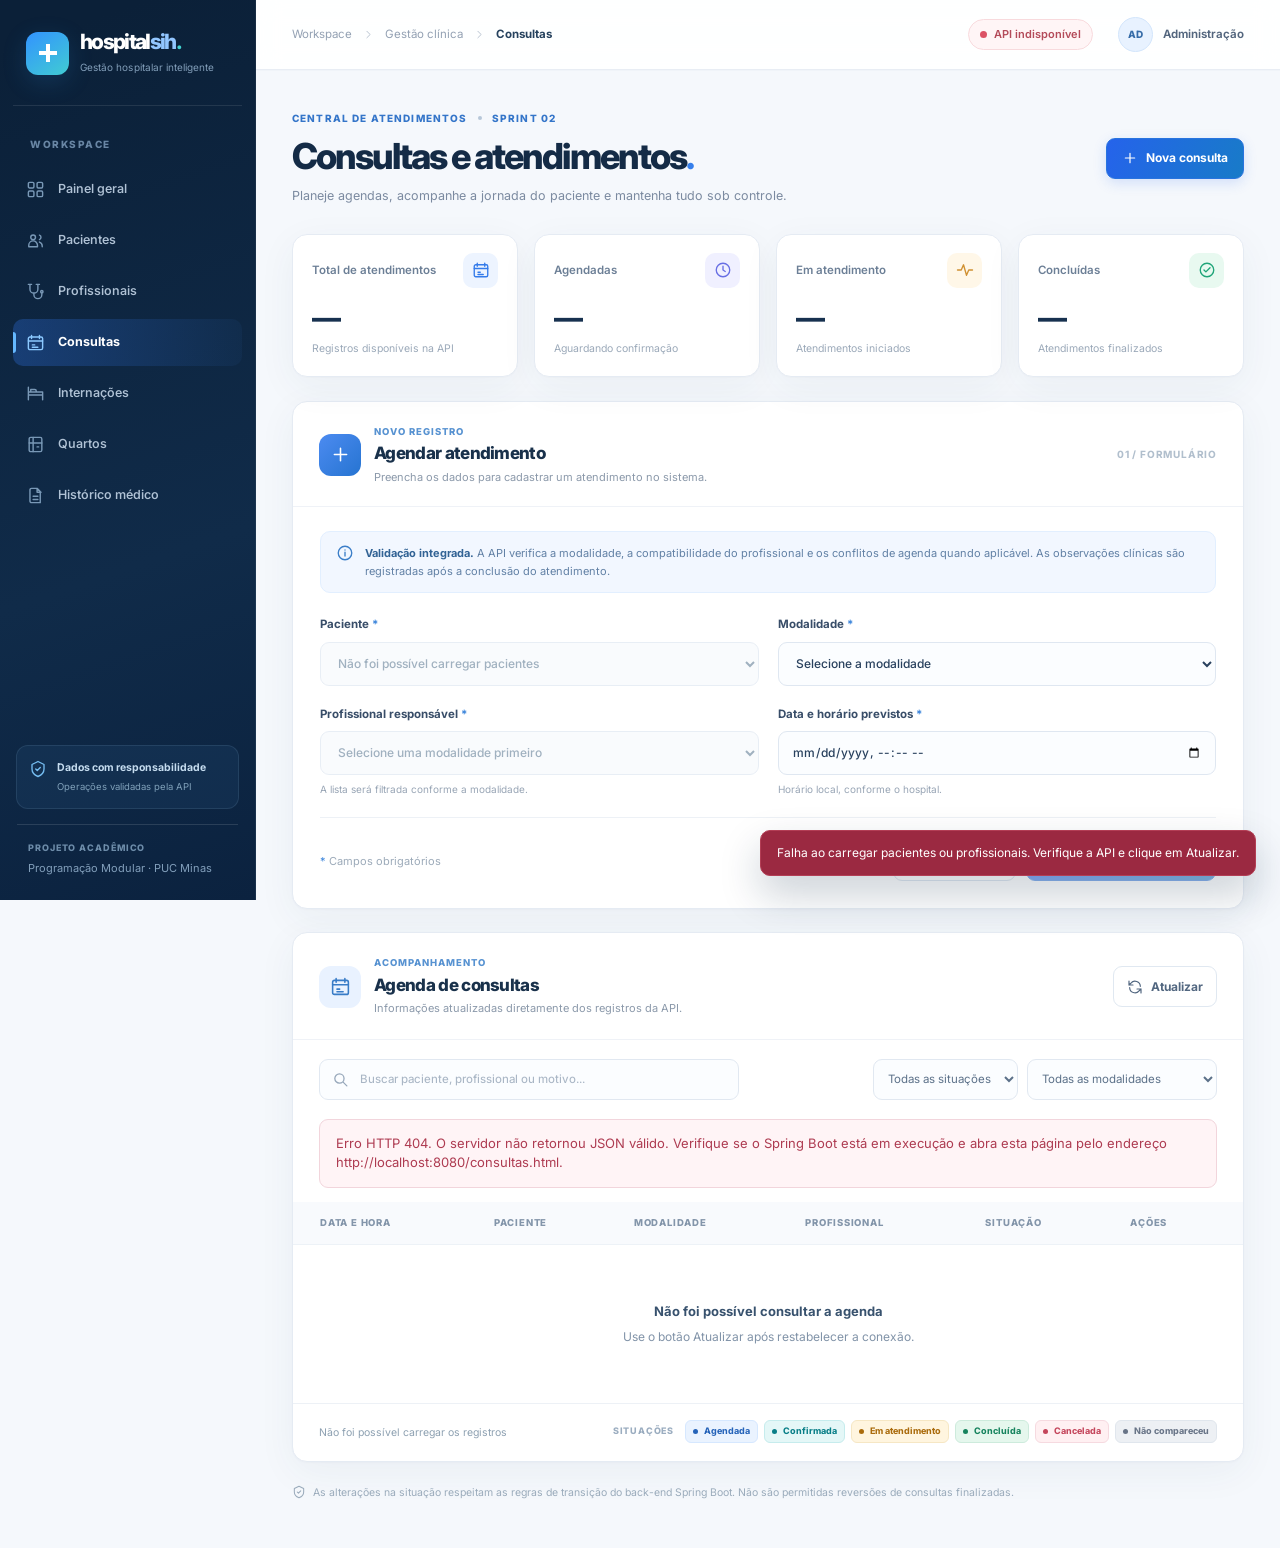
==== commit 4b78dba5: "feat(ui): moderniza interface de consultas e integra com API Spring Boot" ====
--- a/front-end/consultas.html
+++ b/front-end/consultas.html
@@ -1,26 +1,121 @@
 <!DOCTYPE html>
 <html lang="pt-BR">
 <head>
-  <meta charset="UTF-8"><meta name="viewport" content="width=device-width, initial-scale=1.0">
-  <meta name="description" content="Hospital SIH — Sistema de Informação Hospitalar">
-  <title>Consultas | Hospital SIH</title>
+  <meta charset="UTF-8">
+  <meta name="viewport" content="width=device-width, initial-scale=1.0">
+  <meta name="description" content="Gestão de consultas, atendimentos, emergências e procedimentos cirúrgicos do Hospital SIH.">
+  <meta name="theme-color" content="#0c233e">
+  <title>Consultas e atendimentos | Hospital SIH</title>
+  <link rel="preconnect" href="https://fonts.googleapis.com">
+  <link rel="preconnect" href="https://fonts.gstatic.com" crossorigin>
+  <link href="https://fonts.googleapis.com/css2?family=Inter:wght@400;500;600;700;800&display=swap" rel="stylesheet">
   <link rel="stylesheet" href="css/style.css">
+  <link rel="stylesheet" href="css/consultas.css">
 </head>
-<body>
-<div class="app-shell">
-  <aside class="sidebar">
-    <div class="brand"><div class="brand-mark">✚</div><div><div class="brand-title">Hospital SIH</div><div class="brand-subtitle">Sistema de Informação Hospitalar</div></div></div>
-    <div class="sidebar-section">Navegação principal</div><nav class="nav-list" aria-label="Navegação principal"><a class="nav-link " href="index.html" aria-current="false"><span class="nav-icon">⌂</span><span>Painel</span></a><a class="nav-link " href="pacientes.html" aria-current="false"><span class="nav-icon">●</span><span>Pacientes</span></a><a class="nav-link " href="profissionais.html" aria-current="false"><span class="nav-icon">✚</span><span>Profissionais</span></a><a class="nav-link active" href="consultas.html" aria-current="page"><span class="nav-icon">◷</span><span>Consultas</span></a><a class="nav-link " href="internacoes.html" aria-current="false"><span class="nav-icon">▣</span><span>Internações</span></a><a class="nav-link " href="quartos.html" aria-current="false"><span class="nav-icon">▦</span><span>Quartos</span></a><a class="nav-link " href="historico.html" aria-current="false"><span class="nav-icon">▤</span><span>Histórico Médico</span></a></nav>
-    <div class="sidebar-footer"><span class="status-dot"></span>Ambiente demonstrativo<br><span>Programação Modular · PUC Minas</span></div>
-  </aside>
-  <div class="main">
-    <header class="topbar"><div class="breadcrumb">Hospital SIH <span aria-hidden="true">/</span> <strong>Consultas</strong></div><div class="topbar-right"><span class="date-label">Sistema atualizado hoje</span><span class="user-chip"><span class="avatar">AD</span> Administração</span></div></header>
-    <main class="content">
-      <div class="page-heading"><div><div class="eyebrow">AGENDA</div><h1>Consultas</h1><p class="subtitle">Agende, acompanhe e atualize o status dos atendimentos.</p></div><button class="button" type="button" data-action="demo" data-message="O formulário de agendamento está disponível abaixo.">+ Nova consulta</button></div>
-      <section class="panel"><div class="panel-header"><div><h2>Agendar consulta</h2></div></div><div class="panel-body"><div class="callout"><span>◆</span><div><strong>Regra de agenda</strong>O sistema impede dois atendimentos do mesmo profissional no mesmo horário.</div></div><form class="form-grid" data-demo-form><div class="form-field "><label>Paciente</label><select><option>Selecione o paciente...</option><option>Maria Aparecida Souza</option><option>Pedro Henrique Lima</option><option>Ana Beatriz Martins</option></select></div><div class="form-field "><label>Modalidade</label><select><option>Consulta de rotina</option><option>Consulta especializada</option><option>Atendimento de emergência</option><option>Procedimento cirúrgico</option></select></div><div class="form-field "><label>Profissional responsável</label><select><option>Selecione o profissional...</option><option>Dr. João Carvalho — Cardiologia</option><option>Dra. Fernanda Rocha — Ortopedia</option><option>Dr. Ricardo Nunes — Clínica geral</option></select></div><div class="form-field "><label>Data e horário</label><input type="datetime-local" placeholder="" required></div><div class="form-field full"><label>Motivo do atendimento</label><input type="text" placeholder="Descreva o motivo" required></div><div class="form-field full"><label>Observações médicas</label><textarea placeholder="Preenchido pelo profissional durante o atendimento"></textarea></div><div class="form-actions"><button type="button" class="button secondary" data-action="clear">Limpar</button><button type="submit" class="button">Agendar consulta</button></div></form></div></section><section class="panel"><div class="panel-header"><div><h2>Agenda de consultas</h2><p>3 registros exibidos</p></div></div><div class="panel-body"><div class="table-wrap"><table><thead><tr><th>Data e hora</th><th>Paciente</th><th>Profissional</th><th>Motivo</th><th>Status</th><th>Ações</th></tr></thead><tbody><tr><td>25/09/2026<span class="secondary-cell">08:30</span></td><td>Maria Aparecida Souza</td><td>Dr. João Carvalho</td><td>Avaliação de exames</td><td><span class="badge blue">Agendada</span></td><td><button class="action-link" data-action="demo" data-message="A consulta está pronta para edição." type="button">Editar</button></td></tr><tr><td>25/09/2026<span class="secondary-cell">09:00</span></td><td>Pedro Henrique Lima</td><td>Dra. Fernanda Rocha</td><td>Dor no joelho direito</td><td><span class="badge blue">Agendada</span></td><td><button class="action-link" data-action="demo" data-message="A consulta foi marcada para cancelamento." type="button">Cancelar</button></td></tr><tr><td>24/09/2026<span class="secondary-cell">10:15</span></td><td>Ana Beatriz Martins</td><td>Dr. Ricardo Nunes</td><td>Consulta de rotina</td><td><span class="badge green">Concluída</span></td><td><a class="action-link" href="historico.html">Ver</a></td></tr></tbody></table></div></div></section>
-    </main>
+<body class="consultas-page">
+  <!-- Ícones locais: não dependem de biblioteca de ícones nem de JavaScript externo. -->
+  <svg xmlns="http://www.w3.org/2000/svg" class="svg-sprite" aria-hidden="true" focusable="false">
+    <symbol id="i-cross" viewBox="0 0 24 24"><path d="M10 3h4v7h7v4h-7v7h-4v-7H3v-4h7z"/></symbol>
+    <symbol id="i-dashboard" viewBox="0 0 24 24"><rect x="3" y="3" width="7" height="7" rx="1.5"/><rect x="14" y="3" width="7" height="7" rx="1.5"/><rect x="3" y="14" width="7" height="7" rx="1.5"/><rect x="14" y="14" width="7" height="7" rx="1.5"/></symbol>
+    <symbol id="i-users" viewBox="0 0 24 24"><circle cx="9" cy="8" r="3"/><path d="M3.5 20v-2a5.5 5.5 0 0 1 11 0v2zM17 5.2a3 3 0 0 1 0 5.6M17 14a5 5 0 0 1 3.5 4.8V20"/></symbol>
+    <symbol id="i-stethoscope" viewBox="0 0 24 24"><path d="M5 3v6a5 5 0 0 0 10 0V3M3 3h4M13 3h4M10 14v2a5 5 0 0 0 10 0v-2"/><circle cx="20" cy="12.2" r="1.5"/></symbol>
+    <symbol id="i-calendar" viewBox="0 0 24 24"><rect x="3" y="5" width="18" height="16" rx="2"/><path d="M7 3v4M17 3v4M3 10h18M8 15h3M8 18h7"/></symbol>
+    <symbol id="i-bed" viewBox="0 0 24 24"><path d="M3 4v16M21 20v-6H3v6M3 10h18v4M6 7h5a2 2 0 0 1 2 2v1H6z"/></symbol>
+    <symbol id="i-room" viewBox="0 0 24 24"><rect x="4" y="3" width="16" height="18" rx="2"/><path d="M9 3v18M4 10h16M14 15h2"/></symbol>
+    <symbol id="i-file" viewBox="0 0 24 24"><path d="M7 3h7l4 4v14H7a2 2 0 0 1-2-2V5a2 2 0 0 1 2-2zM14 3v5h5M9 13h6M9 17h6"/></symbol>
+    <symbol id="i-chevron" viewBox="0 0 24 24"><path d="m9 6 6 6-6 6"/></symbol>
+    <symbol id="i-arrow" viewBox="0 0 24 24"><path d="M5 12h14m-6-6 6 6-6 6"/></symbol>
+    <symbol id="i-plus" viewBox="0 0 24 24"><path d="M12 5v14M5 12h14"/></symbol>
+    <symbol id="i-search" viewBox="0 0 24 24"><circle cx="10.5" cy="10.5" r="6.5"/><path d="m16 16 5 5"/></symbol>
+    <symbol id="i-refresh" viewBox="0 0 24 24"><path d="M20 11a8 8 0 0 0-14.1-4.9L3 9m0-6v6h6M4 13a8 8 0 0 0 14.1 4.9L21 15m0 6v-6h-6"/></symbol>
+    <symbol id="i-shield" viewBox="0 0 24 24"><path d="m12 2 8 4v6c0 5-3.5 8.2-8 10-4.5-1.8-8-5-8-10V6zM9 12l2 2 4-4"/></symbol>
+    <symbol id="i-info" viewBox="0 0 24 24"><circle cx="12" cy="12" r="9"/><path d="M12 11v5M12 8h.01"/></symbol>
+    <symbol id="i-clock" viewBox="0 0 24 24"><circle cx="12" cy="12" r="9"/><path d="M12 7v5l3 2"/></symbol>
+    <symbol id="i-check" viewBox="0 0 24 24"><circle cx="12" cy="12" r="9"/><path d="m8 12 2.5 2.5L16 9"/></symbol>
+    <symbol id="i-alert" viewBox="0 0 24 24"><path d="M12 3 2.8 19a1.6 1.6 0 0 0 1.4 2.4h15.6a1.6 1.6 0 0 0 1.4-2.4zM12 9v5M12 18h.01"/></symbol>
+    <symbol id="i-close" viewBox="0 0 24 24"><path d="M5 5l14 14M19 5 5 19"/></symbol>
+    <symbol id="i-activity" viewBox="0 0 24 24"><path d="M2 12h5l3-7 4 14 3-7h5"/></symbol>
+  </svg>
+
+  <div class="app-shell">
+    <aside class="sidebar" aria-label="Menu lateral">
+      <a class="brand sih-brand" href="index.html" aria-label="Hospital SIH — voltar ao painel">
+        <span class="brand-mark sih-brand-mark"><svg class="icon icon-fill"><use href="#i-cross"/></svg></span>
+        <span><span class="brand-title">hospital<span class="brand-highlight">sih</span><span class="brand-period">.</span></span><span class="brand-subtitle">Gestão hospitalar inteligente</span></span>
+      </a>
+      <div class="sidebar-section">WORKSPACE</div>
+      <nav class="nav-list" aria-label="Navegação principal">
+        <a class="nav-link" href="index.html"><svg class="icon"><use href="#i-dashboard"/></svg><span>Painel geral</span></a>
+        <a class="nav-link" href="pacientes.html"><svg class="icon"><use href="#i-users"/></svg><span>Pacientes</span></a>
+        <a class="nav-link" href="profissionais.html"><svg class="icon"><use href="#i-stethoscope"/></svg><span>Profissionais</span></a>
+        <a class="nav-link active" href="consultas.html" aria-current="page"><svg class="icon"><use href="#i-calendar"/></svg><span>Consultas</span><span class="nav-active-line" aria-hidden="true"></span></a>
+        <a class="nav-link" href="internacoes.html"><svg class="icon"><use href="#i-bed"/></svg><span>Internações</span></a>
+        <a class="nav-link" href="quartos.html"><svg class="icon"><use href="#i-room"/></svg><span>Quartos</span></a>
+        <a class="nav-link" href="historico.html"><svg class="icon"><use href="#i-file"/></svg><span>Histórico médico</span></a>
+      </nav>
+      <div class="sidebar-lower">
+        <div class="privacy-note"><svg class="icon"><use href="#i-shield"/></svg><div><strong>Dados com responsabilidade</strong><span>Operações validadas pela API</span></div></div>
+        <div class="sidebar-footer"><span class="footer-label">PROJETO ACADÊMICO</span><span>Programação Modular · PUC Minas</span></div>
+      </div>
+    </aside>
+
+    <div class="main">
+      <header class="topbar">
+        <div class="breadcrumb"><span>Workspace</span><svg class="icon"><use href="#i-chevron"/></svg><span>Gestão clínica</span><svg class="icon"><use href="#i-chevron"/></svg><strong>Consultas</strong></div>
+        <div class="topbar-right"><span class="api-state" id="api-state" role="status"><span class="state-dot"></span>Conectando à API...</span><span class="user-chip"><span class="avatar">AD</span><span class="user-role">Administração</span></span></div>
+      </header>
+
+      <main class="content sih-content">
+        <div class="page-heading sih-page-heading">
+          <div><div class="eyebrow">CENTRAL DE ATENDIMENTOS <span class="eyebrow-divider"></span> SPRINT 02</div><h1>Consultas e atendimentos<span class="heading-dot">.</span></h1><p class="subtitle">Planeje agendas, acompanhe a jornada do paciente e mantenha tudo sob controle.</p></div>
+          <a class="button button-primary" href="#form-consulta"><svg class="icon"><use href="#i-plus"/></svg>Nova consulta</a>
+        </div>
+
+        <section class="metrics-grid" aria-label="Indicadores da agenda">
+          <article class="metric-card"><div class="metric-top"><span>Total de atendimentos</span><span class="metric-icon metric-icon--blue"><svg class="icon"><use href="#i-calendar"/></svg></span></div><strong class="metric-value" id="metric-total">—</strong><small>Registros disponíveis na API</small></article>
+          <article class="metric-card"><div class="metric-top"><span>Agendadas</span><span class="metric-icon metric-icon--indigo"><svg class="icon"><use href="#i-clock"/></svg></span></div><strong class="metric-value" id="metric-agendada">—</strong><small>Aguardando confirmação</small></article>
+          <article class="metric-card"><div class="metric-top"><span>Em atendimento</span><span class="metric-icon metric-icon--amber"><svg class="icon"><use href="#i-activity"/></svg></span></div><strong class="metric-value" id="metric-atendimento">—</strong><small>Atendimentos iniciados</small></article>
+          <article class="metric-card"><div class="metric-top"><span>Concluídas</span><span class="metric-icon metric-icon--green"><svg class="icon"><use href="#i-check"/></svg></span></div><strong class="metric-value" id="metric-concluida">—</strong><small>Atendimentos finalizados</small></article>
+        </section>
+
+        <section class="panel appointment-panel" id="form-consulta" aria-labelledby="form-title">
+          <div class="panel-header appointment-header"><div class="panel-title-wrap"><span class="section-illustration"><svg class="icon"><use href="#i-plus"/></svg></span><div><span class="section-kicker">NOVO REGISTRO</span><h2 id="form-title">Agendar atendimento</h2><p>Preencha os dados para cadastrar um atendimento no sistema.</p></div></div><span class="section-count">01 / FORMULÁRIO</span></div>
+          <div class="panel-body appointment-body">
+            <div class="info-strip"><svg class="icon"><use href="#i-info"/></svg><p><strong>Validação integrada.</strong> A API verifica a modalidade, a compatibilidade do profissional e os conflitos de agenda quando aplicável. As observações clínicas são registradas após a conclusão do atendimento.</p></div>
+            <form id="consulta-form" class="appointment-form" autocomplete="on">
+              <div class="form-field"><label for="pacienteId">Paciente <span class="required">*</span></label><select id="pacienteId" name="pacienteId" required disabled><option value="">Carregando pacientes...</option></select></div>
+              <div class="form-field"><label for="tipo">Modalidade <span class="required">*</span></label><select id="tipo" name="tipo" required><option value="">Selecione a modalidade</option><option value="ROTINA">Consulta de rotina</option><option value="ESPECIALIZADA">Consulta especializada</option><option value="EMERGENCIA">Atendimento de emergência</option><option value="CIRURGICO">Procedimento cirúrgico</option></select></div>
+              <div class="form-field"><label for="profissionalId">Profissional responsável <span class="required">*</span></label><select id="profissionalId" name="profissionalId" required disabled><option value="">Selecione uma modalidade primeiro</option></select><small class="field-help" id="professional-help">A lista será filtrada conforme a modalidade.</small></div>
+              <div class="form-field"><label for="dataHora">Data e horário previstos <span class="required">*</span></label><input type="datetime-local" id="dataHora" name="dataHora" required><small class="field-help">Horário local, conforme o hospital.</small></div>
+              <div class="form-field form-field--full" id="field-motivo" hidden><label for="motivo">Motivo da consulta <span class="required">*</span></label><input type="text" id="motivo" name="motivo" maxlength="200" placeholder="Ex.: Avaliação clínica de rotina" autocomplete="off"></div>
+              <div class="form-field form-field--full" id="field-especialidade" hidden><label for="especialidade">Especialidade médica <span class="required">*</span></label><input type="text" id="especialidade" name="especialidade" maxlength="100" placeholder="Definida pelo médico especialista" readonly><small class="field-help">A especialidade é preenchida automaticamente a partir do profissional selecionado.</small></div>
+              <div class="form-field form-field--full" id="field-prioridade" hidden><label for="prioridade">Classificação de prioridade <span class="required">*</span></label><select id="prioridade" name="prioridade"><option value="">Selecione uma prioridade</option><option value="BAIXA">Baixa</option><option value="MODERADA">Moderada</option><option value="ALTA">Alta</option><option value="CRITICA">Crítica</option></select></div>
+              <div class="form-field" id="field-tipoCirurgia" hidden><label for="tipoCirurgia">Tipo de cirurgia <span class="required">*</span></label><input type="text" id="tipoCirurgia" name="tipoCirurgia" maxlength="100" placeholder="Ex.: Cirurgia ortopédica"></div>
+              <div class="form-field" id="field-descricao" hidden><label for="descricao">Descrição do procedimento <span class="required">*</span></label><input type="text" id="descricao" name="descricao" maxlength="200" placeholder="Descreva o procedimento"></div>
+              <div class="form-field form-field--full" id="field-observacoesPreOperatorias" hidden><label for="observacoesPreOperatorias">Observações pré-operatórias</label><textarea id="observacoesPreOperatorias" name="observacoesPreOperatorias" rows="3" maxlength="1000" placeholder="Informações pré-operatórias relevantes (opcional)"></textarea></div>
+              <div class="form-footer"><span class="required-explanation"><span class="required">*</span> Campos obrigatórios</span><div class="form-actions"><button type="reset" class="button secondary button-reset">Limpar campos</button><button type="submit" class="button button-primary" id="submit-consulta" disabled><svg class="icon"><use href="#i-plus"/></svg><span>Cadastrar atendimento</span></button></div></div>
+            </form>
+          </div>
+        </section>
+
+        <section class="panel agenda-panel" aria-labelledby="agenda-title">
+          <div class="panel-header agenda-header"><div class="panel-title-wrap"><span class="section-illustration section-illustration--pale"><svg class="icon"><use href="#i-calendar"/></svg></span><div><span class="section-kicker">ACOMPANHAMENTO</span><h2 id="agenda-title">Agenda de consultas</h2><p>Informações atualizadas diretamente dos registros da API.</p></div></div><button type="button" class="button secondary refresh-button" id="refresh-consultas"><svg class="icon"><use href="#i-refresh"/></svg>Atualizar</button></div>
+          <div class="agenda-toolbar"><div class="search-field"><svg class="icon"><use href="#i-search"/></svg><label for="filter-search" class="sr-only">Pesquisar por paciente, profissional ou motivo</label><input id="filter-search" type="search" placeholder="Buscar paciente, profissional ou motivo..." autocomplete="off"></div><div class="toolbar-selects"><label class="sr-only" for="filter-status">Filtrar por situação</label><select id="filter-status"><option value="">Todas as situações</option><option value="AGENDADA">Agendada</option><option value="CONFIRMADA">Confirmada</option><option value="EM_ATENDIMENTO">Em atendimento</option><option value="CONCLUIDA">Concluída</option><option value="CANCELADA">Cancelada</option><option value="NAO_COMPARECEU">Não compareceu</option></select><label class="sr-only" for="filter-type">Filtrar por modalidade</label><select id="filter-type"><option value="">Todas as modalidades</option><option value="ROTINA">Consulta de rotina</option><option value="ESPECIALIZADA">Consulta especializada</option><option value="EMERGENCIA">Atendimento de emergência</option><option value="CIRURGICO">Procedimento cirúrgico</option></select></div></div>
+          <div id="agenda-alert" class="agenda-alert" role="alert" hidden></div>
+          <div class="table-wrap agenda-table-wrap"><table class="appointments-table"><thead><tr><th scope="col">Data e hora</th><th scope="col">Paciente</th><th scope="col">Modalidade</th><th scope="col">Profissional</th><th scope="col">Situação</th><th scope="col" class="actions-col">Ações</th></tr></thead><tbody id="consultas-tbody"><tr><td colspan="6"><div class="table-placeholder">Carregando registros da agenda...</div></td></tr></tbody></table></div>
+          <div class="agenda-footer"><span id="agenda-count" role="status">Aguardando dados...</span><div class="status-legend" aria-label="Legenda das situações"><span class="legend-title">SITUAÇÕES</span><span class="sih-badge status--AGENDADA">Agendada</span><span class="sih-badge status--CONFIRMADA">Confirmada</span><span class="sih-badge status--EM_ATENDIMENTO">Em atendimento</span><span class="sih-badge status--CONCLUIDA">Concluída</span><span class="sih-badge status--CANCELADA">Cancelada</span><span class="sih-badge status--NAO_COMPARECEU">Não compareceu</span></div></div>
+        </section>
+        <p class="page-footnote"><svg class="icon"><use href="#i-shield"/></svg>As alterações na situação respeitam as regras de transição do back-end Spring Boot. Não são permitidas reversões de consultas finalizadas.</p>
+      </main>
+    </div>
   </div>
-</div>
-<div class="toast" role="status" aria-live="polite"></div>
-<script src="js-app.js"></script>
-</body></html>+
+  <dialog class="sih-dialog" id="consulta-dialog" aria-labelledby="dialog-title"><div class="dialog-head"><div><span class="section-kicker">GESTÃO DO ATENDIMENTO</span><h2 id="dialog-title">Detalhes da consulta</h2></div><button type="button" class="dialog-close" id="close-dialog" aria-label="Fechar janela"><svg class="icon"><use href="#i-close"/></svg></button></div><div class="dialog-content"><div id="dialog-details" class="dialog-details"></div><div id="dialog-actions" class="dialog-actions"></div><form id="observacoes-form" hidden><label for="observacoes-dialog" id="observacoes-label">Observações clínicas</label><textarea id="observacoes-dialog" name="observacoes" maxlength="1000" rows="4" placeholder="Registre as observações do atendimento" required></textarea><p class="field-help">Máximo de 1.000 caracteres. As observações são enviadas apenas após a conclusão.</p><button type="submit" class="button button-primary" id="submit-observacoes">Salvar observações</button></form></div></dialog>
+
+  <div class="toast" role="status" aria-live="polite"></div>
+  <!-- Mantido, sem nenhuma modificação no JavaScript original. -->
+  <script src="js-app.js"></script>
+  <!-- Integração adicional exclusiva da tela de consultas. -->
+  <script src="js-consultas.js" defer></script>
+</body>
+</html>
--- a/front-end/css/style.css
+++ b/front-end/css/style.css
@@ -119,3 +119,31 @@
 .toast.show { opacity: 1; transform: translateY(0); }
 @media (max-width: 1050px) { .sidebar { width: 228px; flex-basis: 228px; } .topbar, .content { padding-left: 25px; padding-right: 25px; } .kpi-grid { grid-template-columns: repeat(2, 1fr); } .grid-2 { grid-template-columns: 1fr; } }
 @media (max-width: 720px) { .app-shell { display: block; } .sidebar { width: 100%; height: auto; position: relative; padding: 13px 14px; } .brand { padding: 0 5px 13px; } .brand-mark { width: 35px; height: 35px; border-radius: 10px; } .brand-title { font-size: 15px; } .sidebar-section, .sidebar-footer { display: none; } .nav-list { grid-template-columns: repeat(3, 1fr); gap: 3px; margin-top: 10px; } .nav-link { justify-content: center; flex-direction: column; gap: 1px; padding: 7px 3px; font-size: 10px; border-radius: 8px; } .nav-icon { font-size: 14px; } .topbar { height: 55px; padding: 0 16px; } .date-label { display: none; } .user-chip { font-size: 11px; } .content { padding: 24px 15px 35px; } .page-heading { display: block; margin-bottom: 20px; } .page-heading .button { margin-top: 14px; width: 100%; } .kpi-grid { gap: 10px; } .kpi { padding: 14px; } .kpi-value { font-size: 23px; } .panel-header, .panel-body { padding-left: 15px; padding-right: 15px; } .room-grid { grid-template-columns: 1fr; padding-left: 15px; padding-right: 15px; } .form-grid { grid-template-columns: 1fr; } .form-field.full, .form-actions { grid-column: auto; } .form-actions { justify-content: stretch; } .form-actions .button { flex: 1; } .toast { left: 15px; right: 15px; bottom: 15px; } }
+
+/* Refinamentos visuais conservadores para as demais páginas legadas.
+   Nenhum id, name, data-action ou contrato JavaScript foi alterado. */
+body:not(.consultas-page) {
+  --navy: #0d263f;
+  --navy-2: #153451;
+  --blue: #286fdf;
+  --blue-dark: #1d57b2;
+  --ink: #19314b;
+  --muted: #74879d;
+  --canvas: #f5f8fc;
+  --line: #e5ebf3;
+  --shadow: 0 10px 38px rgba(33, 64, 100, .055), 0 1px 2px rgba(23, 49, 80, .025);
+  --radius: 15px;
+  -webkit-font-smoothing: antialiased;
+}
+body:not(.consultas-page) .sidebar { background: linear-gradient(161deg,#0b2038 5%,#102b49 62%,#0b223f); }
+body:not(.consultas-page) .brand-mark { background: linear-gradient(145deg,#3293ff,#41ccd2); }
+body:not(.consultas-page) .nav-link { min-height: 45px; font-size: 12.5px; }
+body:not(.consultas-page) .nav-link.active { background: linear-gradient(93deg,rgba(49,119,239,.3),rgba(36,83,143,.12)); box-shadow: inset 3px 0 0 #65b8ff; }
+body:not(.consultas-page) .topbar { background: rgba(255,255,255,.92); border-bottom-color: #e8edf4; }
+body:not(.consultas-page) .panel,
+body:not(.consultas-page) .kpi { border-color: #e5ebf3; }
+body:not(.consultas-page) .panel-header h2 { letter-spacing: -.035em; }
+body:not(.consultas-page) .button:not(.secondary):not(.danger) { background: linear-gradient(112deg,#2563eb,#187bc8); }
+body:not(.consultas-page) .button:not(.secondary):not(.danger):hover { background: linear-gradient(112deg,#1e56d1,#156db3); }
+body:not(.consultas-page) .form-field :is(input,select,textarea) { background: #fbfdff; border-color: #dfe7f1; }
+body:not(.consultas-page) .form-field :is(input,select,textarea):focus { border-color: #699ce6; box-shadow: 0 0 0 3px rgba(67,126,211,.12); }
--- a/front-end/css/consultas.css
+++ b/front-end/css/consultas.css
@@ -0,0 +1,171 @@
+/* Hospital SIH | Consultas — camada visual isolada e sem impacto nos seletores JS legados. */
+:root { --sih-navy:#0c223b; --sih-blue:#2563eb; --sih-soft:#eff6ff; --sih-border:#e5ebf3; --sih-heading:#152d49; --sih-slate:#64748b; --sih-shadow:0 10px 38px rgba(33,64,100,.055),0 1px 2px rgba(23,49,80,.025); }
+.consultas-page { color:var(--sih-heading); background:#f5f8fc; font-family:Inter,system-ui,-apple-system,BlinkMacSystemFont,"Segoe UI",sans-serif; font-size:13px; -webkit-font-smoothing:antialiased; }
+.consultas-page .svg-sprite { position:absolute; width:0; height:0; overflow:hidden; }
+.consultas-page .icon { flex:0 0 auto; width:19px; height:19px; fill:none; stroke:currentColor; stroke-width:1.8; stroke-linecap:round; stroke-linejoin:round; }
+.consultas-page .icon-fill { fill:currentColor; stroke:none; }
+.consultas-page .sidebar { width:256px; flex-basis:256px; padding:0 13px 17px; background:linear-gradient(161deg,#0b2038 5%,#102b49 62%,#0b223f); border-right:1px solid rgba(255,255,255,.055); }
+.consultas-page .sih-brand { display:flex; gap:11px; align-items:center; text-decoration:none; padding:31px 13px 30px; margin-bottom:8px; border-bottom:1px solid rgba(255,255,255,.095); }
+.consultas-page .sih-brand-mark { width:43px; height:43px; border-radius:12px; background:linear-gradient(145deg,#3293ff,#41ccd2); box-shadow:0 7px 25px rgba(49,157,235,.17); }
+.consultas-page .sih-brand-mark .icon { width:24px; height:24px; }
+.consultas-page .brand-title { display:block; font-size:21px; line-height:1.05; font-weight:800; letter-spacing:-.08em; color:white; }
+.consultas-page .brand-highlight { color:#92c6ff; }
+.consultas-page .brand-period { color:#43d4d3; }
+.consultas-page .brand-subtitle { display:block; font-size:10px; letter-spacing:.005em; color:#819db8; margin-top:7px; }
+.consultas-page .sidebar-section { color:#6986a4; padding:23px 17px 14px; font-size:10px; font-weight:800; letter-spacing:.155em; }
+.consultas-page .nav-list { display:grid; gap:4px; }
+.consultas-page .nav-link { min-height:47px; padding:11px 13px; gap:13px; border-radius:10px; color:#b0c2d5; font-size:12.5px; font-weight:550; position:relative; }
+.consultas-page .nav-link .icon { width:19px; height:19px; color:#7998b6; }
+.consultas-page .nav-link:hover { background:rgba(255,255,255,.058); transform:none; color:white; }
+.consultas-page .nav-link.active { background:linear-gradient(93deg,rgba(49,119,239,.3),rgba(36,83,143,.12)); box-shadow:none; color:#fff; font-weight:700; }
+.consultas-page .nav-link.active .icon { color:#8cc9ff; }
+.consultas-page .nav-active-line { width:3px; height:21px; background:#65b8ff; position:absolute; left:0; top:13px; border-radius:0 3px 3px 0; }
+.consultas-page .sidebar-lower { margin-top:auto; }
+.consultas-page .privacy-note { display:flex; align-items:flex-start; gap:10px; background:rgba(94,164,230,.07); border:1px solid rgba(161,197,230,.12); border-radius:12px; padding:14px 12px; color:#c5dcef; margin:15px 3px 9px; }
+.consultas-page .privacy-note .icon { color:#75bdf1; height:18px; width:18px; }
+.consultas-page .privacy-note strong,.consultas-page .privacy-note span { display:block; }
+.consultas-page .privacy-note strong { font-size:10.5px; font-weight:700; }
+.consultas-page .privacy-note span { color:#80a1ba; font-size:9.5px; margin-top:4px; }
+.consultas-page .sidebar-footer { margin:15px 4px 0; padding:16px 11px 5px; line-height:1.6; color:#829fbb; }
+.consultas-page .footer-label { display:block; color:#6d8ca9; font-size:9px; font-weight:800; letter-spacing:.1em; margin-bottom:5px; }
+.consultas-page .topbar { height:70px; padding:0 36px; background:rgba(255,255,255,.91); border-color:#e8edf4; box-shadow:0 1px 0 rgba(25,56,98,.018); }
+.consultas-page .breadcrumb { display:flex; align-items:center; gap:10px; color:#93a1b3; font-size:11.5px; }
+.consultas-page .breadcrumb .icon { width:13px; height:13px; color:#b8c3d0; }
+.consultas-page .breadcrumb strong { color:#26425e; font-weight:700; }
+.consultas-page .topbar-right { gap:25px; }
+.consultas-page .api-state { display:inline-flex; align-items:center; gap:7px; border:1px solid #e5ecf5; border-radius:999px; padding:6px 11px; background:#fbfcff; color:#6d7e93; font-size:11px; font-weight:600; }
+.consultas-page .api-state .state-dot { width:7px; height:7px; border-radius:50%; background:#f2aa4c; }
+.consultas-page .api-state.is-connected { color:#147b58; background:#effaf5; border-color:#d7f1e4; }
+.consultas-page .api-state.is-connected .state-dot { background:#2db78b; }
+.consultas-page .api-state.is-error { color:#b44b5a; background:#fff5f6; border-color:#f8dadd; }
+.consultas-page .api-state.is-error .state-dot { background:#dc5265; }
+.consultas-page .user-chip { color:#53667e; font-size:11.5px; font-weight:650; gap:10px; }
+.consultas-page .avatar { width:35px; height:35px; background:#e8f2ff; color:#366ca8; border:1px solid #d2e5fb; font-size:10px; }
+.consultas-page .content.sih-content { width:min(1580px,100%); padding:41px 36px 48px; }
+.consultas-page .sih-page-heading { margin-bottom:28px; align-items:center; }
+.consultas-page .eyebrow { color:#3475c9; font-size:10px; letter-spacing:.115em; margin-bottom:10px; }
+.consultas-page .eyebrow-divider { display:inline-block; width:4px; height:4px; border-radius:50%; background:#b6c7d8; vertical-align:middle; margin:0 7px 2px; }
+.consultas-page h1 { color:#142b46; font-size:clamp(26px,2.8vw,36px); line-height:1.17; font-weight:800; letter-spacing:-.055em; margin-bottom:9px; }
+.consultas-page .heading-dot { color:#367feb; }
+.consultas-page .subtitle { color:#7b8aa0; font-size:12.5px; }
+.consultas-page .button { border-radius:9px; padding:10px 15px; font-weight:700; font-size:12px; min-height:41px; box-shadow:none; }
+.consultas-page .button .icon { width:16px; height:16px; }
+.consultas-page .button-primary { background:linear-gradient(112deg,#2563eb,#187bc8); color:#fff; border:1px solid #2874df; box-shadow:0 4px 13px rgba(37,99,235,.17); }
+.consultas-page .button-primary:hover { background:linear-gradient(112deg,#1e56d1,#156db3); }
+.consultas-page .button:disabled { opacity:.55; cursor:not-allowed; transform:none; box-shadow:none; }
+.consultas-page .button.secondary { color:#526780; background:#fff; border-color:#e0e8f1; }
+.consultas-page .button.secondary:hover { color:#225ca8; background:#f8fbff; border-color:#c6d8ed; }
+.consultas-page .metrics-grid { display:grid; grid-template-columns:repeat(4,minmax(0,1fr)); gap:16px; margin-bottom:24px; }
+.consultas-page .metric-card { position:relative; background:#fff; border:1px solid var(--sih-border); box-shadow:var(--sih-shadow); border-radius:15px; padding:18px 19px 17px; min-height:143px; }
+.consultas-page .metric-top { display:flex; justify-content:space-between; gap:10px; align-items:center; color:#6c7f96; font-size:11.5px; font-weight:600; }
+.consultas-page .metric-icon { width:35px; height:35px; display:grid; place-items:center; border-radius:10px; }
+.consultas-page .metric-icon .icon { width:18px; height:18px; }
+.consultas-page .metric-icon--blue { color:#347bea; background:#edf4ff; }
+.consultas-page .metric-icon--indigo { color:#686fe4; background:#f0f0ff; }
+.consultas-page .metric-icon--amber { color:#d09031; background:#fff7e8; }
+.consultas-page .metric-icon--green { color:#20a579; background:#e8f9f0; }
+.consultas-page .metric-value { display:block; font-size:29px; font-weight:800; letter-spacing:-.07em; line-height:1.15; margin:13px 0 4px; color:#17314f; font-variant-numeric:tabular-nums; }
+.consultas-page .metric-card small { font-size:10.5px; color:#9ba9b9; }
+.consultas-page .panel { border-color:var(--sih-border); box-shadow:var(--sih-shadow); border-radius:15px; margin-bottom:23px; }
+.consultas-page .panel-header { padding:23px 26px 21px; align-items:center; border-bottom:1px solid #eff2f7; }
+.consultas-page .panel-title-wrap { display:flex; align-items:center; gap:13px; }
+.consultas-page .section-illustration { display:grid; place-items:center; width:42px; height:42px; border-radius:12px; flex:0 0 auto; color:#fff; background:linear-gradient(135deg,#4c8bf1,#2674d1); }
+.consultas-page .section-illustration .icon { width:21px; height:21px; }
+.consultas-page .section-illustration--pale { background:#e9f2ff; color:#387cc7; }
+.consultas-page .section-kicker { color:#5792d1; display:block; font-size:9.5px; font-weight:800; letter-spacing:.105em; margin-bottom:4px; }
+.consultas-page .panel-header h2 { color:#19314b; font-size:17px; font-weight:800; letter-spacing:-.04em; line-height:1.28; margin-bottom:4px; }
+.consultas-page .panel-header p { color:#8b99aa; font-size:11px; }
+.consultas-page .section-count { color:#b1bfcd; font-size:10px; font-weight:750; letter-spacing:.08em; }
+.consultas-page .appointment-body { padding:24px 27px 27px; }
+.consultas-page .info-strip { display:flex; align-items:flex-start; gap:11px; padding:12px 15px; background:#f2f7ff; color:#6180a5; border:1px solid #e2efff; border-radius:10px; margin-bottom:23px; }
+.consultas-page .info-strip .icon { color:#3b7ec8; width:18px; height:18px; }
+.consultas-page .info-strip p { font-size:11px; line-height:1.65; margin:0; }
+.consultas-page .info-strip strong { color:#326395; }
+.consultas-page .appointment-form { display:grid; grid-template-columns:repeat(2,minmax(0,1fr)); gap:20px 19px; }
+.consultas-page .appointment-form .form-field { min-width:0; }
+.consultas-page .form-field--full { grid-column:1/-1; }
+.consultas-page .appointment-form .form-field[hidden] { display:none!important; }
+.consultas-page .form-field label,.consultas-page #observacoes-form label { display:block; color:#384d68; font-size:11.5px; font-weight:700; margin-bottom:8px; }
+.consultas-page .required { color:#3c85db; }
+.consultas-page .form-field input,.consultas-page .form-field select,.consultas-page .form-field textarea,.consultas-page #observacoes-form textarea { display:block; width:100%; padding:11px 13px; min-height:44px; background:#fbfdff; border:1px solid #dfe7f1; border-radius:9px; color:#29415e; outline:none; font-size:12px; font-weight:500; transition:box-shadow .18s,border-color .18s,background .18s; }
+.consultas-page .form-field select { padding-right:35px; }
+.consultas-page input::placeholder,.consultas-page textarea::placeholder { color:#a9b6c5; font-weight:450; }
+.consultas-page .form-field input:focus,.consultas-page .form-field select:focus,.consultas-page .form-field textarea:focus,.consultas-page .search-field input:focus,.consultas-page .toolbar-selects select:focus,.consultas-page #observacoes-form textarea:focus { background:#fff; border-color:#699ce6; box-shadow:0 0 0 3px rgba(67,126,211,.12); }
+.consultas-page .form-field select:disabled,.consultas-page .form-field input:read-only { color:#7890a5; background:#f7f9fc; cursor:not-allowed; }
+.consultas-page .form-field textarea { resize:vertical; min-height:78px; }
+.consultas-page .field-help { display:block; margin-top:7px; color:#98a5b5; font-size:10px; line-height:1.45; }
+.consultas-page .form-footer { grid-column:1/-1; border-top:1px solid #edf1f6; padding-top:22px; margin-top:1px; display:flex; align-items:center; justify-content:space-between; gap:15px; }
+.consultas-page .required-explanation { color:#9caab9; font-size:11px; }
+.consultas-page .form-actions { padding:0; display:flex; gap:10px; }
+.consultas-page .agenda-header { padding-bottom:22px; }
+.consultas-page .refresh-button { padding:9px 13px; }
+.consultas-page .agenda-toolbar { padding:19px 26px; display:flex; justify-content:space-between; gap:13px; align-items:center; }
+.consultas-page .search-field { flex:1 1 330px; max-width:420px; position:relative; }
+.consultas-page .search-field .icon { position:absolute; left:13px; top:12px; width:17px; height:17px; color:#96a7ba; }
+.consultas-page .search-field input { width:100%; min-height:41px; border:1px solid #e1e8f1; background:#fbfdff; border-radius:9px; padding:10px 12px 10px 40px; color:#2b4461; outline:none; font-size:11.5px; }
+.consultas-page .toolbar-selects { display:flex; gap:9px; flex:0 1 auto; }
+.consultas-page .toolbar-selects select { min-width:145px; max-width:190px; border:1px solid #e1e8f1; background:#fbfdff; border-radius:9px; padding:10px 10px; color:#5c7189; font-size:11.5px; outline:none; min-height:41px; }
+.consultas-page .agenda-alert { margin:0 26px 14px; padding:14px 16px; color:#ae3b51; background:#fff4f6; border:1px solid #f2d5dc; border-radius:9px; line-height:1.5; }
+.consultas-page .agenda-alert[hidden] { display:none; }
+.consultas-page .agenda-table-wrap { overflow-x:auto; }
+.consultas-page .appointments-table { width:100%; border-collapse:collapse; min-width:800px; }
+.consultas-page .appointments-table thead { background:#f8fafd; }
+.consultas-page .appointments-table th { padding:14px 17px; color:#8395aa; font-size:9.5px; letter-spacing:.083em; font-weight:800; background:#f8fafd; }
+.consultas-page .appointments-table th:first-child,.consultas-page .appointments-table td:first-child { padding-left:27px; }
+.consultas-page .appointments-table th:last-child,.consultas-page .appointments-table td:last-child { padding-right:27px; }
+.consultas-page .appointments-table td { padding:16px 17px; border-top:1px solid #edf2f7; color:#52667e; font-size:11.5px; line-height:1.5; }
+.consultas-page .appointments-table tbody tr:hover { background:#fcfdff; }
+.consultas-page .cell-strong { display:block; color:#273f5a; font-weight:750; font-size:11.5px; }
+.consultas-page .cell-sub { display:block; color:#97a6b7; font-size:10.5px; margin-top:3px; }
+.consultas-page .cell-ellipsis { max-width:205px; white-space:nowrap; overflow:hidden; text-overflow:ellipsis; }
+.consultas-page .sih-badge { display:inline-flex; align-items:center; gap:6px; border-radius:6px; font-weight:750; font-size:10px; padding:6px 9px; white-space:nowrap; border:1px solid transparent; line-height:1.2; }
+.consultas-page .sih-badge::before { content:""; width:5px; height:5px; border-radius:50%; flex-shrink:0; background:currentColor; }
+.consultas-page .status--AGENDADA { color:#2563b9; background:#eaf3ff; border-color:#d6e8ff; }
+.consultas-page .status--CONFIRMADA { color:#087e87; background:#e4f7f7; border-color:#c6eced; }
+.consultas-page .status--EM_ATENDIMENTO { color:#aa6b0c; background:#fff5df; border-color:#f6e7c4; }
+.consultas-page .status--CONCLUIDA { color:#15835d; background:#e5f7ed; border-color:#cdebdc; }
+.consultas-page .status--CANCELADA { color:#c4455b; background:#fff0f2; border-color:#f6dae0; }
+.consultas-page .status--NAO_COMPARECEU { color:#687487; background:#edf0f4; border-color:#e0e6ed; }
+.consultas-page .manage-button { display:inline-flex; align-items:center; gap:5px; font-weight:750; font-size:10.5px; color:#276cbe; background:#edf5ff; border:1px solid #deebfa; padding:8px 11px; border-radius:8px; cursor:pointer; }
+.consultas-page .manage-button:hover { background:#dfeeff; border-color:#c5e0ff; }
+.consultas-page .manage-button .icon { width:13px; height:13px; }
+.consultas-page .table-placeholder { text-align:center; padding:41px 18px; color:#8193a8; font-size:12px; }
+.consultas-page .placeholder-icon { display:grid; place-items:center; width:46px; height:46px; border-radius:50%; color:#5292d7; background:#edf5ff; margin:0 auto 12px; }
+.consultas-page .placeholder-icon .icon { width:22px; height:22px; }
+.consultas-page .table-placeholder strong { display:block; color:#38526e; font-size:13px; margin-bottom:6px; }
+.consultas-page .table-placeholder p { max-width:430px; margin:0 auto; }
+.consultas-page .agenda-footer { border-top:1px solid #edf1f6; padding:16px 26px 18px; display:flex; justify-content:space-between; gap:15px; align-items:flex-start; color:#8da0b1; font-size:10.5px; }
+.consultas-page #agenda-count { flex:0 0 auto; padding-top:5px; }
+.consultas-page .status-legend { display:flex; gap:6px; justify-content:flex-end; flex-wrap:wrap; max-width:740px; align-items:center; }
+.consultas-page .legend-title { color:#9badc0; font-size:9px; font-weight:800; letter-spacing:.09em; margin-right:5px; }
+.consultas-page .status-legend .sih-badge { font-size:9px; padding:5px 7px; }
+.consultas-page .page-footnote { color:#9aabbb; display:flex; gap:7px; align-items:center; margin:0; font-size:10.5px; }
+.consultas-page .page-footnote .icon { width:14px; height:14px; }
+.consultas-page .sr-only { position:absolute!important; height:1px;width:1px;overflow:hidden;clip:rect(0,0,0,0);white-space:nowrap; }
+.consultas-page [hidden] { display:none!important; }
+.consultas-page :is(a,button,input,select,textarea,summary):focus-visible { outline:3px solid #7db5f6; outline-offset:2px; }
+.consultas-page .toast { background:#17314e; border:1px solid #294b6a; font-size:12px; box-shadow:0 18px 40px rgba(15,40,70,.22); }
+.consultas-page .toast.is-error { background:#9b2941; border-color:#b33e55; }
+.consultas-page .sih-dialog { width:min(510px,calc(100% - 28px)); max-height:min(80vh,720px); padding:0; border-radius:16px; border:1px solid #e4eaf1; box-shadow:0 30px 80px rgba(12,37,65,.25); background:#fff; color:#1c3958; }
+.consultas-page .sih-dialog::backdrop { background:rgba(11,31,56,.58); backdrop-filter:blur(3px); }
+.consultas-page .dialog-head { display:flex; justify-content:space-between; align-items:flex-start; padding:24px 25px 18px; border-bottom:1px solid #e9eef5; }
+.consultas-page .dialog-head h2 { font-size:20px; margin:0; color:#18314f; }
+.consultas-page .dialog-close { border:1px solid #e7eef5; color:#6e83a1; border-radius:9px; background:#f8fafc; display:grid; place-items:center; width:34px; height:34px; }
+.consultas-page .dialog-close .icon { width:17px; height:17px; }
+.consultas-page .dialog-content { padding:23px 25px 27px; }
+.consultas-page .dialog-details { display:grid; grid-template-columns:repeat(2,minmax(0,1fr)); gap:16px; }
+.consultas-page .dialog-detail-label { color:#9aabc0; display:block; font-weight:700; font-size:10px; margin-bottom:5px; }
+.consultas-page .dialog-detail-value { color:#294665; display:block; font-size:12.5px; font-weight:650; overflow-wrap:anywhere; }
+.consultas-page .dialog-actions { display:flex; flex-wrap:wrap; gap:9px; padding-top:20px; margin-top:20px; border-top:1px solid #edf1f5; }
+.consultas-page .dialog-action-btn { border:1px solid #d8e5f3; color:#2e6eaf; background:#f3f8ff; padding:10px 12px; border-radius:8px; font-size:11.5px; font-weight:700; cursor:pointer; }
+.consultas-page .dialog-action-btn:hover { background:#e4f1ff; }
+.consultas-page .dialog-action-btn.danger { color:#bf4556; background:#fff5f6; border-color:#f2d5dc; }
+.consultas-page .dialog-action-btn:disabled { opacity:.55; cursor:not-allowed; }
+.consultas-page .dialog-empty { color:#92a0b0; font-size:11.5px; }
+.consultas-page #observacoes-form { padding-top:20px; margin-top:20px; border-top:1px solid #edf1f5; }
+.consultas-page #observacoes-form textarea { resize:vertical; min-height:108px; }
+.consultas-page #observacoes-form .button { margin-top:15px; }
+@media (max-width:1250px) { .consultas-page .sidebar { width:226px; flex-basis:226px; } .consultas-page .topbar { padding:0 25px; } .consultas-page .content.sih-content { padding-left:25px; padding-right:25px; } .consultas-page .agenda-toolbar { flex-wrap:wrap; } .consultas-page .search-field { max-width:none; } }
+@media (max-width:1000px) { .consultas-page .metrics-grid { grid-template-columns:repeat(2,minmax(0,1fr)); } .consultas-page .agenda-footer { flex-direction:column; } .consultas-page .status-legend { justify-content:flex-start; } }
+@media (max-width:720px) { .consultas-page .app-shell { display:block; } .consultas-page .sidebar { width:100%;height:auto;position:relative;padding:10px 12px; } .consultas-page .sih-brand { margin:0; padding:8px 4px 13px; border-bottom:1px solid rgba(255,255,255,.1); } .consultas-page .sih-brand-mark { width:35px; height:35px; } .consultas-page .brand-title { font-size:18px; } .consultas-page .sidebar-section,.consultas-page .sidebar-lower { display:none; } .consultas-page .nav-list { display:flex; gap:5px; overflow-x:auto; padding:10px 0 3px; margin:0; scrollbar-width:thin; } .consultas-page .nav-link { flex:0 0 auto; flex-direction:row; width:auto; font-size:10px; min-height:35px; padding:8px 10px; gap:6px; } .consultas-page .nav-link .icon { width:16px; height:16px; } .consultas-page .nav-active-line { display:none; } .consultas-page .topbar { height:56px; padding:0 17px; } .consultas-page .breadcrumb { gap:5px; font-size:10px; } .consultas-page .breadcrumb span:first-child,.consultas-page .breadcrumb .icon:first-of-type { display:none; } .consultas-page .topbar-right { gap:8px; } .consultas-page .user-role { display:none; } .consultas-page .api-state { font-size:9px; padding:6px 8px; } .consultas-page .content.sih-content { padding:28px 16px 40px; } .consultas-page .sih-page-heading { display:flex; flex-wrap:wrap; gap:17px; } .consultas-page .sih-page-heading .button { width:auto; margin:0; } .consultas-page h1 { font-size:27px; } .consultas-page .metrics-grid { gap:10px; margin-bottom:17px; } .consultas-page .metric-card { min-height:128px; padding:14px; } .consultas-page .metric-top { font-size:10.5px; } .consultas-page .metric-icon { width:30px; height:30px; } .consultas-page .metric-value { font-size:25px; } .consultas-page .panel-header { padding:18px 16px; } .consultas-page .appointment-body { padding:17px 16px 20px; } .consultas-page .appointment-form { grid-template-columns:1fr; gap:16px; } .consultas-page .form-field--full,.consultas-page .form-footer { grid-column:1; } .consultas-page .section-count { display:none; } .consultas-page .form-footer { align-items:stretch; flex-wrap:wrap; gap:12px; } .consultas-page .form-actions { width:100%; } .consultas-page .form-actions .button { flex:1 1 0; font-size:11px; } .consultas-page .agenda-toolbar { padding:15px 16px; } .consultas-page .toolbar-selects { width:100%; } .consultas-page .toolbar-selects select { flex:1; min-width:0; } .consultas-page .agenda-alert { margin-left:16px; margin-right:16px; } .consultas-page .agenda-footer { padding:15px 16px; } .consultas-page .page-footnote { align-items:flex-start; } }
+@media (prefers-reduced-motion:reduce) { .consultas-page *, .consultas-page *::before, .consultas-page *::after { scroll-behavior:auto!important; animation-duration:.01ms!important; transition-duration:.01ms!important; } }
